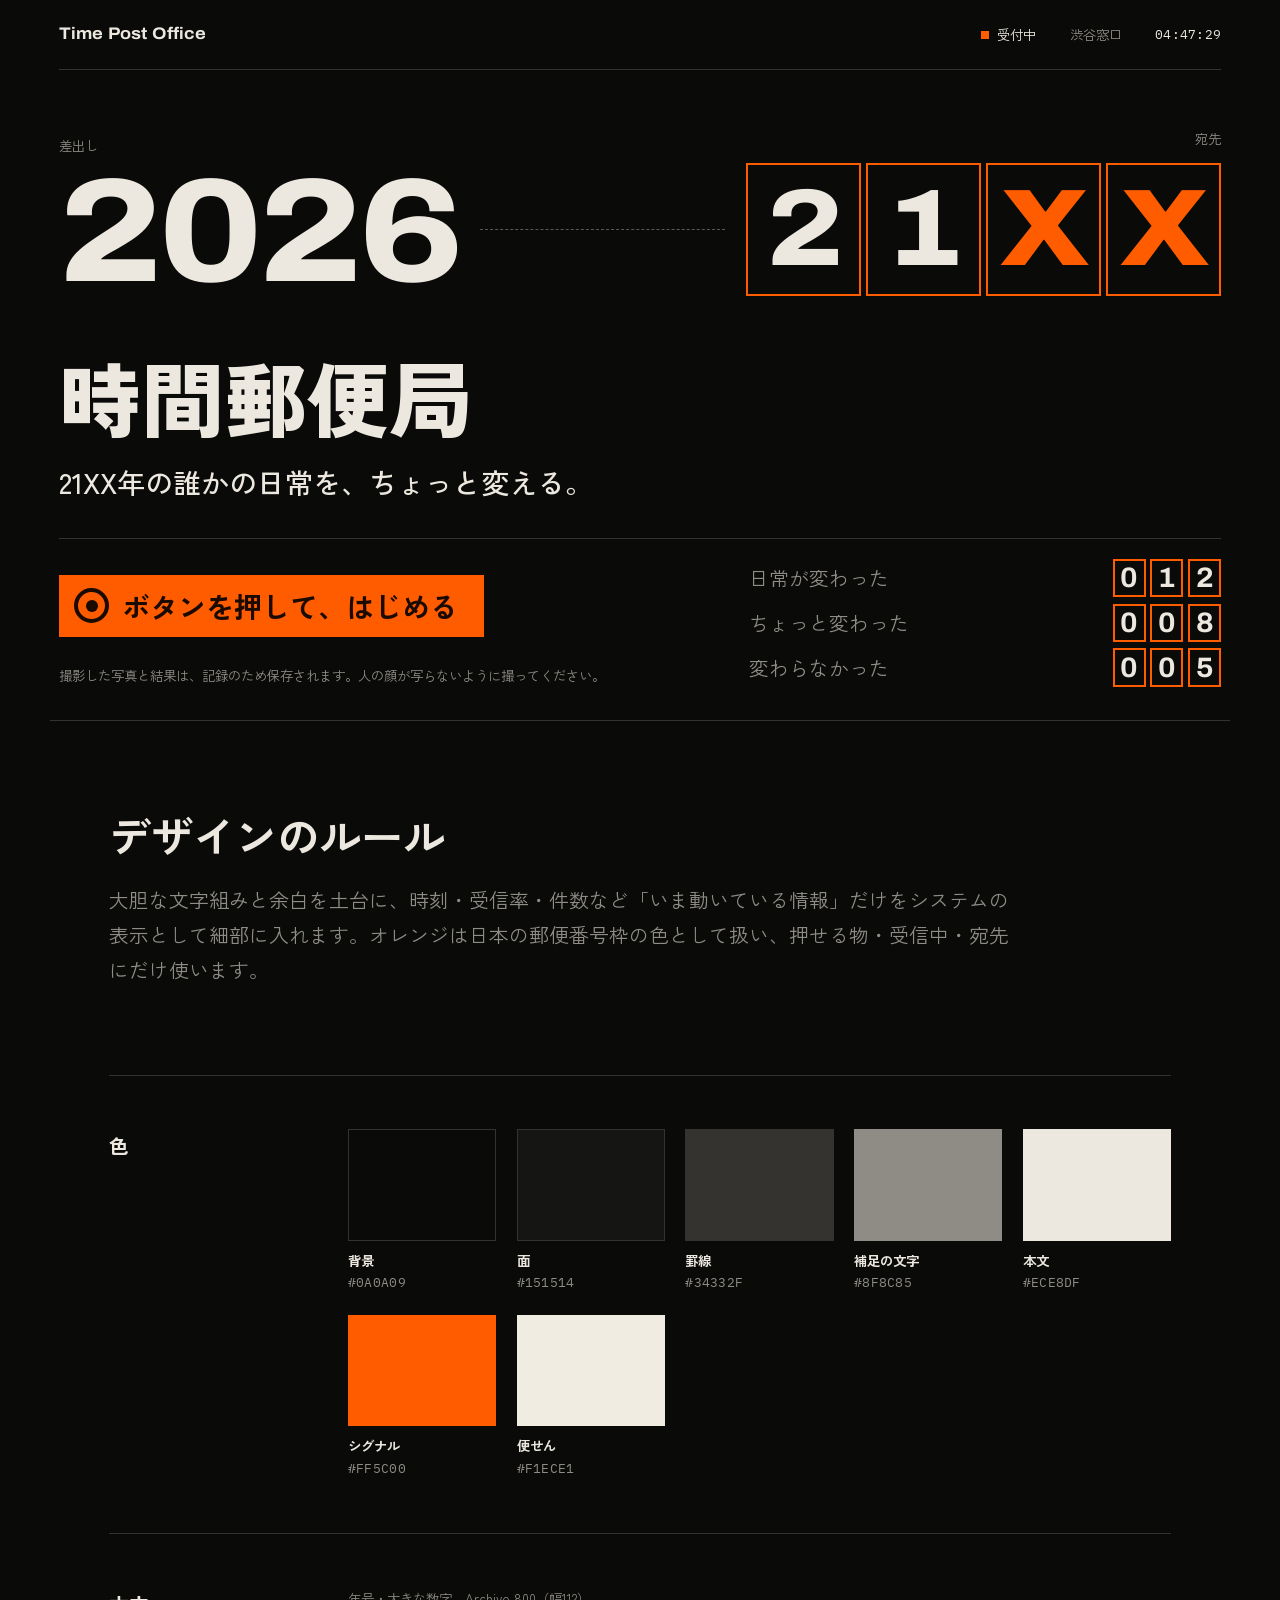
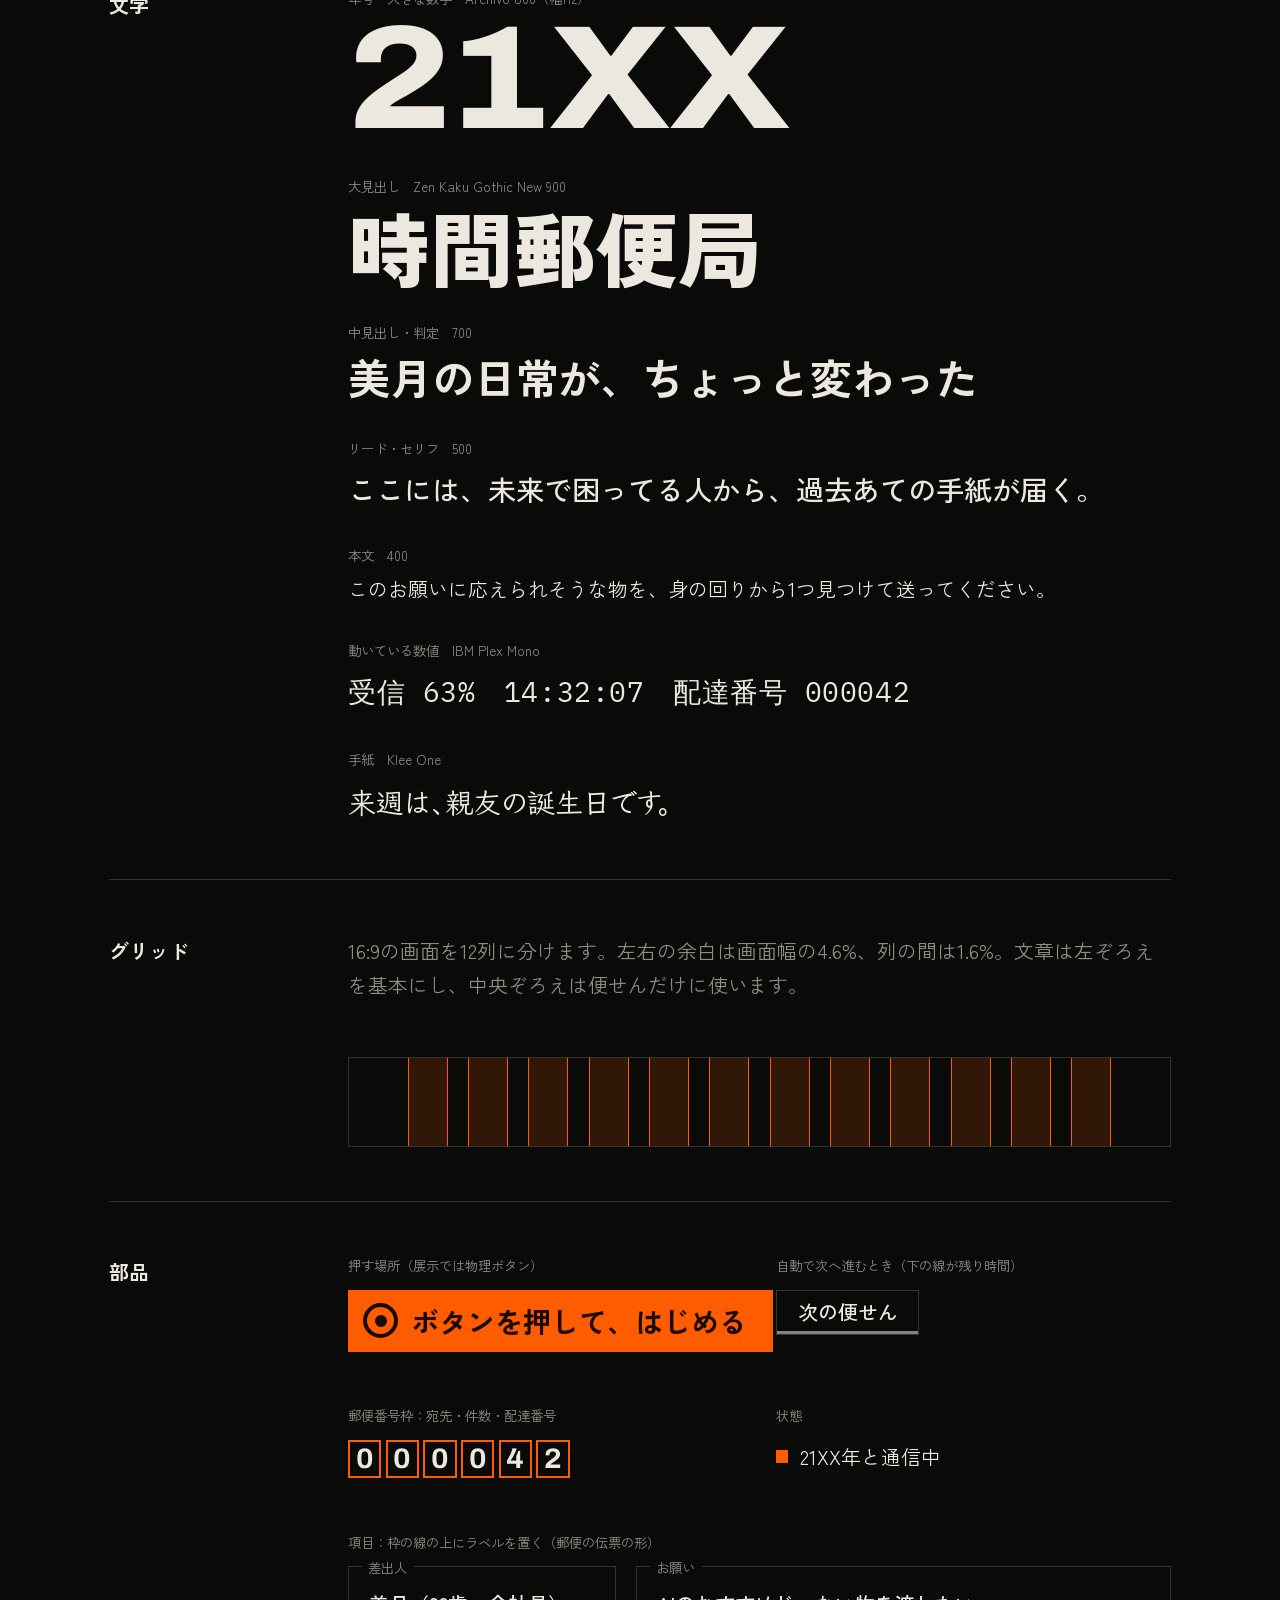
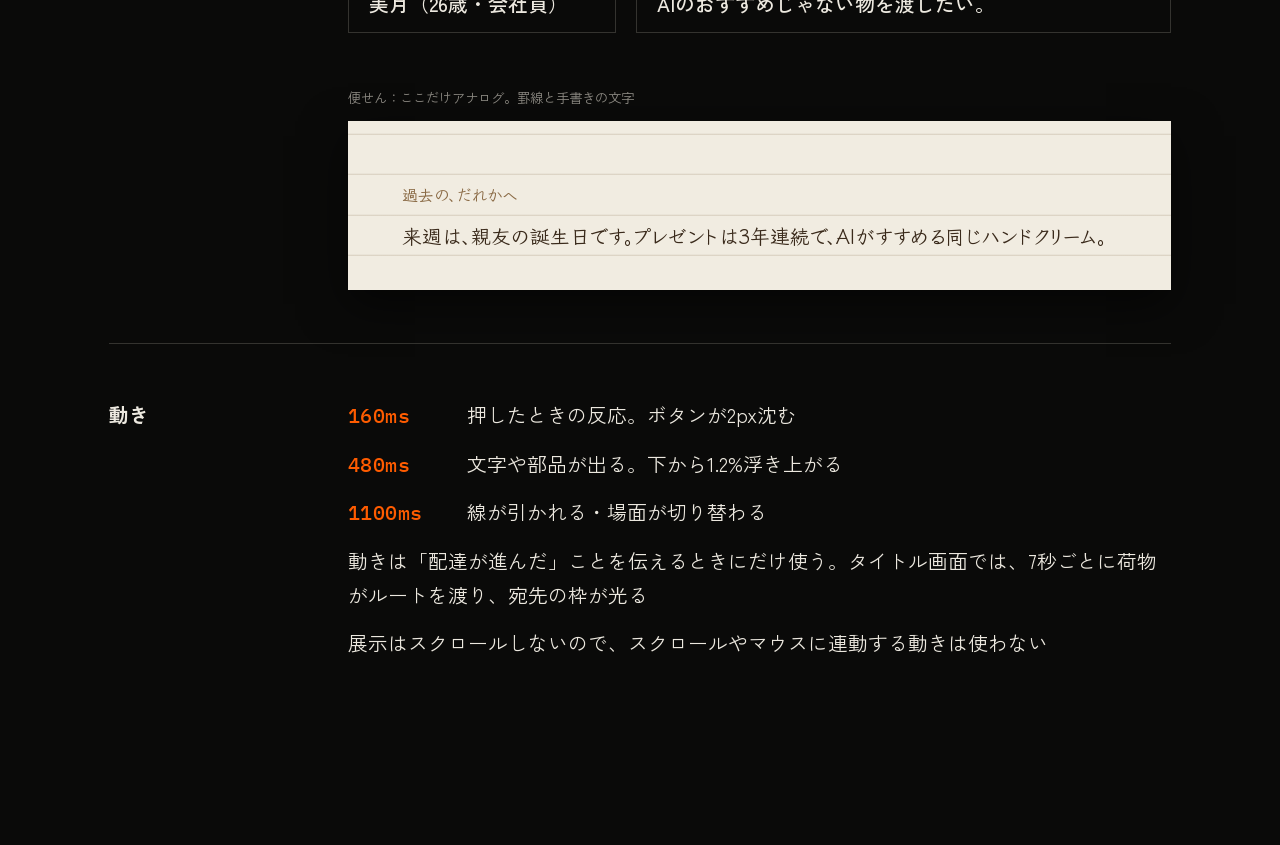
==== design/index.html @ 882504b6 "新デザインの見本：デザイントークン・文字の型・部品のCSSと、新しいタイトル画面（2026→21XXの配達ルート、宛先を郵便番号枠で表示）を design/ に追加 Co-Authored-By: C" ====
<!doctype html>
<html lang="ja">
<head>
<meta charset="utf-8">
<meta name="viewport" content="width=device-width,initial-scale=1">
<title>時間郵便局 デザインシステム</title>
<link rel="preconnect" href="https://fonts.googleapis.com"><link rel="preconnect" href="https://fonts.gstatic.com" crossorigin>
<link href="https://fonts.googleapis.com/css2?family=Archivo:wdth,wght@62..125,400..900&family=IBM+Plex+Mono:wght@400;500&family=Klee+One:wght@600&family=Zen+Kaku+Gothic+New:wght@400;500;700;900&display=swap" rel="stylesheet">
<link rel="stylesheet" href="../src/styles/tokens.css">
<link rel="stylesheet" href="../src/styles/base.css">
<link rel="stylesheet" href="../src/styles/components.css">
<link rel="stylesheet" href="../src/styles/opening.css">
<link rel="stylesheet" href="design.css">
</head>
<body>

<!-- ============ タイトル画面（新デザインの基準） ============ -->
<main class="stage opening" id="opening" aria-label="タイトル画面">
  <header class="bar" data-in style="--d:0ms">
    <span class="bar-brand">Time Post Office</span>
    <div class="bar-meta"><span class="status">受付中</span><span>渋谷窓口</span><span class="t-data" id="clock">--:--:--</span></div>
  </header>

  <section class="route" aria-label="2026年から21XX年へ配達します">
    <div class="route-end" data-in style="--d:150ms"><span class="t-cap">差出し</span><span class="t-num">2026</span></div>
    <div class="route-line" id="routeLine" style="--draw:0"><i class="packet" id="packet"></i></div>
    <div class="route-end route-to"><span class="t-cap" data-in style="--d:900ms">宛先</span>
      <span class="boxes boxes--year" id="year"><b style="--d:950ms">2</b><b style="--d:1030ms">1</b><b class="is-open" style="--d:1110ms">X</b><b class="is-open" style="--d:1190ms">X</b></span></div>
  </section>

  <section class="hero">
    <h1 class="t-h1"><span class="mask"><span style="--d:1300ms">時間郵便局</span></span></h1>
    <p class="t-lead" data-in style="--d:1600ms">21XX年の誰かの日常を、ちょっと変える。</p>
  </section>

  <footer class="opening-foot" data-in style="--d:1900ms">
    <button class="cta" type="button"><span class="cta-key" aria-hidden="true"></span>ボタンを押して、はじめる</button>
    <dl class="tally" aria-label="これまでの配達の結果">
      <div><dt>日常が変わった</dt><dd class="boxes boxes--sm"><b>0</b><b>1</b><b>2</b></dd></div>
      <div><dt>ちょっと変わった</dt><dd class="boxes boxes--sm"><b>0</b><b>0</b><b>8</b></dd></div>
      <div><dt>変わらなかった</dt><dd class="boxes boxes--sm"><b>0</b><b>0</b><b>5</b></dd></div>
    </dl>
    <p class="t-cap opening-note">撮影した写真と結果は、記録のため保存されます。人の顔が写らないように撮ってください。</p>
  </footer>
</main>

<!-- ============ デザインのルール ============ -->
<div class="sheet">
  <header class="sheet-head">
    <h2 class="t-h2">デザインのルール</h2>
    <p class="t-body">大胆な文字組みと余白を土台に、時刻・受信率・件数など「いま動いている情報」だけをシステムの表示として細部に入れます。オレンジは日本の郵便番号枠の色として扱い、押せる物・受信中・宛先にだけ使います。</p>
  </header>

  <section class="sheet-sec">
    <h3 class="sec-h">色</h3>
    <div class="swatches">
      <figure><i style="background:var(--c-ink);border:var(--line)"></i><figcaption><b>背景</b><span class="t-data">#0A0A09</span></figcaption></figure>
      <figure><i style="background:var(--c-panel);border:var(--line)"></i><figcaption><b>面</b><span class="t-data">#151514</span></figcaption></figure>
      <figure><i style="background:var(--c-line)"></i><figcaption><b>罫線</b><span class="t-data">#34332F</span></figcaption></figure>
      <figure><i style="background:var(--c-mute)"></i><figcaption><b>補足の文字</b><span class="t-data">#8F8C85</span></figcaption></figure>
      <figure><i style="background:var(--c-text)"></i><figcaption><b>本文</b><span class="t-data">#ECE8DF</span></figcaption></figure>
      <figure><i style="background:var(--c-signal)"></i><figcaption><b>シグナル</b><span class="t-data">#FF5C00</span></figcaption></figure>
      <figure><i style="background:var(--c-paper)"></i><figcaption><b>便せん</b><span class="t-data">#F1ECE1</span></figcaption></figure>
    </div>
  </section>

  <section class="sheet-sec">
    <h3 class="sec-h">文字</h3>
    <div class="type-rows">
      <div class="type-row"><span class="t-cap">年号・大きな数字　Archivo 800（幅112）</span><span class="t-num">21XX</span></div>
      <div class="type-row"><span class="t-cap">大見出し　Zen Kaku Gothic New 900</span><span class="t-h1">時間郵便局</span></div>
      <div class="type-row"><span class="t-cap">中見出し・判定　700</span><span class="t-h2">美月の日常が、ちょっと変わった</span></div>
      <div class="type-row"><span class="t-cap">リード・セリフ　500</span><span class="t-lead">ここには、未来で困ってる人から、過去あての手紙が届く。</span></div>
      <div class="type-row"><span class="t-cap">本文　400</span><span class="t-body">このお願いに応えられそうな物を、身の回りから1つ見つけて送ってください。</span></div>
      <div class="type-row"><span class="t-cap">動いている数値　IBM Plex Mono</span><span class="t-data" style="font-size:var(--fs-lead)">受信 63%　14:32:07　配達番号 000042</span></div>
      <div class="type-row"><span class="t-cap">手紙　Klee One</span><span class="t-hand" style="font-size:var(--fs-lead);color:var(--c-paper)">来週は、親友の誕生日です。</span></div>
    </div>
  </section>

  <section class="sheet-sec">
    <h3 class="sec-h">グリッド</h3>
    <p class="t-body sec-note">16:9の画面を12列に分けます。左右の余白は画面幅の4.6%、列の間は1.6%。文章は左ぞろえを基本にし、中央ぞろえは便せんだけに使います。</p>
    <div class="grid-demo"><span></span><span></span><span></span><span></span><span></span><span></span><span></span><span></span><span></span><span></span><span></span><span></span></div>
  </section>

  <section class="sheet-sec">
    <h3 class="sec-h">部品</h3>
    <div class="parts">
      <div class="part"><span class="t-cap">押す場所（展示では物理ボタン）</span><button class="cta" type="button"><span class="cta-key" aria-hidden="true"></span>ボタンを押して、はじめる</button></div>
      <div class="part"><span class="t-cap">自動で次へ進むとき（下の線が残り時間）</span><button class="btn-quiet" type="button" data-auto style="--auto:4s">次の便せん</button></div>
      <div class="part"><span class="t-cap">郵便番号枠：宛先・件数・配達番号</span><span class="boxes boxes--sm"><b>0</b><b>0</b><b>0</b><b>0</b><b>4</b><b>2</b></span></div>
      <div class="part"><span class="t-cap">状態</span><span class="status">21XX年と通信中</span></div>
      <div class="part part--wide"><span class="t-cap">項目：枠の線の上にラベルを置く（郵便の伝票の形）</span>
        <div class="field-pair"><div class="field"><span class="field-label">差出人</span><p class="t-lead">美月（26歳・会社員）</p></div><div class="field"><span class="field-label">お願い</span><p class="t-lead">AIのおすすめじゃない物を渡したい。</p></div></div></div>
      <div class="part part--wide"><span class="t-cap">便せん：ここだけアナログ。罫線と手書きの文字</span>
        <div class="paper" style="max-width:52em"><p style="font-size:.8em;color:#8a6a45">過去の、だれかへ</p><p>来週は、親友の誕生日です。プレゼントは3年連続で、AIがすすめる同じハンドクリーム。</p></div></div>
    </div>
  </section>

  <section class="sheet-sec">
    <h3 class="sec-h">動き</h3>
    <ul class="motion t-body">
      <li><b class="t-data">160ms</b>押したときの反応。ボタンが2px沈む</li>
      <li><b class="t-data">480ms</b>文字や部品が出る。下から1.2%浮き上がる</li>
      <li><b class="t-data">1100ms</b>線が引かれる・場面が切り替わる</li>
      <li>動きは「配達が進んだ」ことを伝えるときにだけ使う。タイトル画面では、7秒ごとに荷物がルートを渡り、宛先の枠が光る</li>
      <li>展示はスクロールしないので、スクロールやマウスに連動する動きは使わない</li>
    </ul>
  </section>
</div>

<script src="opening.js"></script>
</body>
</html>
---- src/styles/tokens.css ----
/* =========================================================
   時間郵便局 デザイントークン
   色・文字・余白・動きの値は、すべてここで決める。
   画面ごとのCSSでは、ここにある変数だけを使う。
   ========================================================= */
:root{
  /* ---- 色 ----
     オレンジは「郵便番号枠の色」。押せる物、受信中、宛先（21XX）だけに使い、文章には使わない。 */
  --c-ink:#0A0A09;          /* 背景 */
  --c-panel:#151514;        /* 面（パネル・カメラの外側） */
  --c-line:#34332F;         /* 罫線 */
  --c-line-strong:#5A5852;  /* 強い罫線・無効な枠 */
  --c-mute:#8F8C85;         /* 補足の文字 */
  --c-text:#ECE8DF;         /* 本文・見出し */
  --c-signal:#FF5C00;       /* シグナル（郵便番号枠） */
  --c-signal-ink:#1A0A00;   /* シグナルの上に乗る文字 */
  --c-signal-soft:rgba(255,92,0,.16);
  --c-paper:#F1ECE1;        /* 便せん */
  --c-paper-line:rgba(120,92,58,.22);
  --c-hand:#3A2A1B;         /* 便せんの文字 */

  /* ---- 書体 ----
     英数字：Archivo（幅を変えられる。大きな数字は少し広げる）
     日本語：Zen Kaku Gothic New
     動いている数値（時刻・受信率・件数）：IBM Plex Mono
     手紙：Klee One */
  --f-latin:"Archivo","Helvetica Neue",Arial,sans-serif;
  --f-ja:"Zen Kaku Gothic New","Hiragino Sans","Noto Sans JP",sans-serif;
  --f-data:"IBM Plex Mono",ui-monospace,Menlo,monospace;
  --f-hand:"Klee One","Hiragino Mincho ProN",serif;

  /* ---- 大きさの単位 ----
     --u は16:9の画面の幅の1/100。展示（1920×1080）では約19px。
     プロジェクターで2〜3m離れて読めるよう、本文は最小でも --fs-body。 */
  --u:min(1vw,1.778vh);
  --fs-cap:max(13px,calc(var(--u)*1.05));   /* 注記 */
  --fs-body:max(16px,calc(var(--u)*1.55));  /* 本文 */
  --fs-lead:max(19px,calc(var(--u)*2.2));   /* リード・セリフ */
  --fs-h2:max(24px,calc(var(--u)*3.3));     /* 中見出し・判定 */
  --fs-h1:max(40px,calc(var(--u)*6.4));     /* 大見出し */
  --fs-num:max(56px,calc(var(--u)*11.5));   /* 年号などの大きな数字 */

  /* ---- 余白（--u の倍数） ---- */
  --s-1:calc(var(--u)*.5);
  --s-2:calc(var(--u)*1);
  --s-3:calc(var(--u)*1.6);
  --s-4:calc(var(--u)*2.6);
  --s-5:calc(var(--u)*4.2);
  --s-6:calc(var(--u)*6.8);

  /* ---- グリッド ---- 12列。外側の余白は左右同じ */
  --g-margin:calc(var(--u)*4.6);
  --g-gutter:calc(var(--u)*1.6);

  /* ---- 線 ---- */
  --line:1px solid var(--c-line);
  --line-signal:2px solid var(--c-signal);

  /* ---- 動き ---- 使う速さは3つだけ */
  --ease-out:cubic-bezier(.16,.84,.24,1);
  --ease-inout:cubic-bezier(.65,0,.25,1);
  --t-fast:160ms;   /* 押したときの反応 */
  --t-base:480ms;   /* 文字や部品が出る */
  --t-slow:1100ms;  /* 線が引かれる・場面の切り替え */
}
@media (prefers-reduced-motion:reduce){
  :root{--t-fast:1ms;--t-base:1ms;--t-slow:1ms}
}
---- src/styles/base.css ----
/* =========================================================
   土台：リセット、文字の型、16:9の舞台とグリッド
   ========================================================= */
*,*::before,*::after{box-sizing:border-box}
html,body{margin:0;height:100%}
body{background:var(--c-ink);color:var(--c-text);font-family:var(--f-ja);font-size:var(--fs-body);line-height:1.7;
  font-feature-settings:"palt";-webkit-font-smoothing:antialiased;text-rendering:optimizeLegibility}
button{font:inherit;color:inherit}
:focus-visible{outline:2px solid var(--c-signal);outline-offset:4px}

/* ---- 文字の型 ---- */
.t-num{font-family:var(--f-latin);font-weight:800;font-variation-settings:"wdth" 112;font-size:var(--fs-num);line-height:.86;letter-spacing:-.02em;font-variant-numeric:tabular-nums}
.t-h1{font-family:var(--f-ja);font-weight:900;font-size:var(--fs-h1);line-height:1.04;letter-spacing:.01em;margin:0}
.t-h2{font-family:var(--f-ja);font-weight:700;font-size:var(--fs-h2);line-height:1.3;margin:0}
.t-lead{font-family:var(--f-ja);font-weight:500;font-size:var(--fs-lead);line-height:1.6;margin:0}
.t-body{font-size:var(--fs-body);line-height:1.75;margin:0}
.t-cap{font-size:var(--fs-cap);line-height:1.6;color:var(--c-mute);margin:0}
.t-en{font-family:var(--f-latin);font-weight:600;font-variation-settings:"wdth" 100;letter-spacing:.01em}
.t-data{font-family:var(--f-data);font-weight:400;font-variant-numeric:tabular-nums;letter-spacing:.02em}
.t-hand{font-family:var(--f-hand);font-weight:600;color:var(--c-hand)}

/* ---- 16:9 の舞台 ----
   展示のモニターでもノートPCでも、中身は16:9のまま拡大縮小する */
.stage{position:relative;width:min(100vw,177.78vh);height:min(56.25vw,100vh);margin:auto;overflow:hidden;
  display:grid;grid-template-columns:repeat(12,1fr);column-gap:var(--g-gutter);padding:0 var(--g-margin)}
.stage>*{grid-column:1/-1}
---- src/styles/components.css ----
/* =========================================================
   部品
   ========================================================= */

/* ---- 上の帯：ブランド・状態・時刻 ---- */
.bar{display:flex;align-items:center;justify-content:space-between;gap:var(--s-3);padding:var(--s-3) 0;border-bottom:var(--line);font-size:var(--fs-cap)}
.bar-brand{font-family:var(--f-latin);font-weight:700;font-variation-settings:"wdth" 108;font-size:calc(var(--fs-cap)*1.25);letter-spacing:.01em}
.bar-meta{display:flex;align-items:center;gap:var(--s-4);color:var(--c-mute)}
.bar-meta .t-data{color:var(--c-text)}

/* ---- 状態：小さな四角＋言葉。受信中・受付中など、いま動いていることを示す ---- */
.status{display:inline-flex;align-items:center;gap:.6em;color:var(--c-text)}
.status::before{content:"";width:.62em;height:.62em;background:var(--c-signal);animation:status-blink 1.6s steps(1) infinite}
@keyframes status-blink{50%{opacity:.25}}

/* ---- 郵便番号枠：数字を1文字ずつ四角に入れる。宛先・件数・配達番号に使う ---- */
.boxes{display:inline-flex;gap:calc(var(--u)*.35)}
.boxes>b{display:grid;place-items:center;width:1.18em;height:1.36em;border:var(--line-signal);font-family:var(--f-latin);font-weight:700;
  font-variation-settings:"wdth" 104;font-variant-numeric:tabular-nums;line-height:1;color:var(--c-text)}
.boxes--year{font-size:calc(var(--fs-num)*.74)}
.boxes--year>b{border-width:calc(var(--u)*.22);width:1.06em;height:1.22em;font-weight:800;font-variation-settings:"wdth" 112;letter-spacing:-.02em}
.boxes--year>b.is-open{color:var(--c-signal)}          /* 未確定の桁（X） */
.boxes--sm{font-size:var(--fs-lead)}
.boxes>b.is-empty{color:transparent;border-color:var(--c-line-strong)}

/* ---- 項目：郵便の伝票のように、枠の線の上にラベルを置く ---- */
.field{position:relative;border:var(--line);padding:var(--s-3) var(--s-3) var(--s-2)}
.field-label{position:absolute;top:0;left:var(--s-2);transform:translateY(-50%);padding:0 .5em;background:var(--c-ink);font-size:var(--fs-cap);color:var(--c-mute)}

/* ---- ボタン ----
   展示では物理ボタンで押すので、画面のボタンには「何を押すか」の印（丸いキー）をつける */
.cta{display:inline-flex;align-items:center;gap:var(--s-2);padding:calc(var(--u)*1.05) calc(var(--u)*2) calc(var(--u)*1.05) calc(var(--u)*1.2);
  background:var(--c-signal);color:var(--c-signal-ink);border:0;cursor:pointer;font-family:var(--f-ja);font-weight:700;font-size:var(--fs-lead);line-height:1;
  position:relative;overflow:hidden;transition:transform var(--t-fast) var(--ease-out),background-color var(--t-fast)}
.cta-key{width:1.25em;height:1.25em;border-radius:50%;border:.16em solid currentColor;display:grid;place-items:center}
.cta-key::after{content:"";width:.42em;height:.42em;border-radius:50%;background:currentColor;animation:key-press 2.4s var(--ease-inout) infinite}
@keyframes key-press{0%,70%,100%{transform:scale(1)}80%{transform:scale(.55)}}
.cta:hover{background:#FF7424}
.cta:active{transform:translateY(2px)}
.btn-quiet{display:inline-flex;align-items:center;gap:var(--s-2);padding:calc(var(--u)*.9) calc(var(--u)*1.6);background:transparent;border:var(--line);color:var(--c-text);
  font-weight:500;font-size:var(--fs-body);line-height:1;cursor:pointer;transition:border-color var(--t-fast)}
.btn-quiet:hover{border-color:var(--c-text)}
/* 自動で次へ進むとき：ボタンの下に残り時間の線 */
.cta[data-auto]::before,.btn-quiet[data-auto]::before{content:"";position:absolute;left:0;bottom:0;height:3px;width:100%;background:currentColor;opacity:.55;transform-origin:left;
  animation:auto-bar var(--auto,4s) linear forwards}
.btn-quiet[data-auto]{position:relative;overflow:hidden}
@keyframes auto-bar{from{transform:scaleX(0)}to{transform:scaleX(1)}}

/* ---- パネル：面で区切るときだけ使う。角は丸めない ---- */
.panel{background:var(--c-panel);border:var(--line);padding:var(--s-4)}

/* ---- 便せん：ここだけアナログ ---- */
.paper{--lh:calc(var(--fs-body)*2.05);background:var(--c-paper);color:var(--c-hand);font-family:var(--f-hand);font-weight:600;font-size:var(--fs-body);line-height:var(--lh);
  padding:var(--s-5) var(--s-5) var(--s-4);background-image:repeating-linear-gradient(transparent 0 calc(var(--lh) - 1px),var(--c-paper-line) calc(var(--lh) - 1px) var(--lh));
  background-origin:content-box;box-shadow:0 calc(var(--u)*1.2) calc(var(--u)*3.4) rgba(0,0,0,.55)}
.paper p{margin:0}
---- src/styles/opening.css ----
/* =========================================================
   場面：タイトル（Opening）
   主役は「2026 → 21XX」の配達ルート。宛先の年を郵便番号枠に書く。
   ========================================================= */
.opening{grid-template-rows:auto 1fr auto auto}

/* 配達ルート：差出しの年 ─── 宛先の年（郵便番号枠） */
.route{align-self:center;display:grid;grid-template-columns:auto minmax(var(--s-6),1fr) auto;align-items:end;column-gap:var(--s-3)}
.route-end{display:flex;flex-direction:column;gap:var(--s-2)}
.route-end .t-cap{font-size:var(--fs-cap)}
.route-to{align-items:flex-end}
.route-line{position:relative;height:calc(var(--fs-num)*.74*1.22);align-self:end}
.route-line::before{content:"";position:absolute;left:0;right:0;top:50%;border-top:1px dashed var(--c-line-strong);transform-origin:left;transform:scaleX(var(--draw,1));transition:transform var(--t-slow) var(--ease-inout)}
.route-line .packet{position:absolute;top:50%;left:0;width:calc(var(--u)*1.6);height:calc(var(--u)*1.1);margin-top:calc(var(--u)*-.55);background:var(--c-signal);opacity:0}
.route-line .packet::after{content:"";position:absolute;inset:0;background:linear-gradient(135deg,transparent 46%,var(--c-signal-ink) 47% 53%,transparent 54%),linear-gradient(45deg,transparent 46%,var(--c-signal-ink) 47% 53%,transparent 54%);background-size:100% 200%;background-position:0 0;opacity:.55}
.route-line .packet.is-moving{animation:packet-go 2.6s var(--ease-inout) forwards}
@keyframes packet-go{0%{left:0;opacity:0}8%{opacity:1}92%{opacity:1}100%{left:calc(100% - var(--u)*1.6);opacity:0}}
.route-line .ticks{position:absolute;left:0;right:0;top:calc(50% + var(--u)*1.4);display:flex;justify-content:space-between;font-family:var(--f-data);font-size:var(--fs-cap);color:var(--c-mute)}

/* 見出しとリード */
.hero{align-self:end;padding-bottom:var(--s-4)}
.hero .t-lead{margin-top:var(--s-3)}

/* 下の段：ボタン（左）と、これまでの結果（右） */
.opening-foot{display:grid;grid-template-columns:repeat(12,1fr);column-gap:var(--g-gutter);align-items:end;padding:var(--s-3) 0 var(--s-4);border-top:var(--line)}
.opening-foot .cta{grid-column:1/span 6;grid-row:1;justify-self:start}
.tally{grid-column:8/-1;grid-row:1/span 2;margin:0;display:grid;gap:var(--s-1)}
.tally>div{display:flex;align-items:center;justify-content:space-between;gap:var(--s-3)}
.tally dt{font-size:var(--fs-body);color:var(--c-mute)}
.tally dd{margin:0}
.opening-foot .opening-note{grid-column:1/span 6;grid-row:2;margin-top:var(--s-2)}

/* ---- 起動の動き（1回だけ） ---- */
.opening [data-in]{opacity:0;transform:translateY(calc(var(--u)*1.2));transition:opacity var(--t-base) var(--ease-out),transform var(--t-base) var(--ease-out)}
.opening.is-on [data-in]{opacity:1;transform:none;transition-delay:var(--d,0ms)}
.opening .t-h1 .mask{display:inline-block;overflow:hidden;vertical-align:bottom}
.opening .t-h1 .mask>span{display:inline-block;transform:translateY(105%);transition:transform var(--t-slow) var(--ease-out)}
.opening.is-on .t-h1 .mask>span{transform:none;transition-delay:var(--d,0ms)}
.opening .boxes--year>b{opacity:0;transform:scale(.8);transition:opacity var(--t-fast),transform var(--t-base) var(--ease-out)}
.opening.is-on .boxes--year>b{opacity:1;transform:none;transition-delay:var(--d,0ms)}
.opening .boxes--year.is-arrived>b{animation:box-flash .9s var(--ease-out)}
@keyframes box-flash{0%{background:var(--c-signal);color:var(--c-signal-ink)}100%{background:transparent}}

/* スマホなど縦長の画面：ルートを縦に積む */
@media (max-aspect-ratio:1/1){
  .stage{width:100vw;height:auto;min-height:100vh}
  .route{grid-template-columns:1fr;row-gap:var(--s-3)}
  .route-to{align-items:flex-start}
  .route-line{height:var(--s-5)}
  .opening-foot .cta,.tally{grid-column:1/-1}
  .tally{margin-top:var(--s-4)}
}
---- design/design.css ----
/* デザインのルールを見せるページ用（アプリ本体では使わない） */
.sheet{max-width:1180px;margin:0 auto;padding:var(--s-6) var(--g-margin) calc(var(--s-6)*1.5);border-top:var(--line)}
.sheet-head{max-width:46em;margin-bottom:var(--s-6)}
.sheet-head .t-body{margin-top:var(--s-3);color:var(--c-mute)}
.sheet-sec{display:grid;grid-template-columns:minmax(120px,1fr) 4fr;gap:var(--s-4);padding:var(--s-5) 0;border-top:var(--line)}
.sec-h{margin:0;font-size:var(--fs-body);font-weight:700}
.sec-note{color:var(--c-mute);max-width:44em;margin-bottom:var(--s-3)}
.sheet-sec>.sec-note,.sheet-sec>.grid-demo{grid-column:2}
.swatches{display:grid;grid-template-columns:repeat(auto-fill,minmax(130px,1fr));gap:var(--s-3)}
.swatches figure{margin:0}.swatches i{display:block;aspect-ratio:4/3}
.swatches figcaption{display:flex;flex-direction:column;margin-top:.6em;font-size:var(--fs-cap)}
.swatches figcaption .t-data{color:var(--c-mute)}
.type-rows{display:grid;gap:var(--s-4)}
.type-row{display:grid;gap:var(--s-1)}
.grid-demo{display:grid;grid-template-columns:repeat(12,1fr);gap:var(--g-gutter);height:90px;padding:0 var(--g-margin);border:var(--line)}
.grid-demo span{background:var(--c-signal-soft);border-left:1px solid var(--c-signal);border-right:1px solid var(--c-signal)}
.parts{display:grid;grid-template-columns:repeat(2,minmax(0,1fr));gap:var(--s-5) var(--s-4)}
.part{display:grid;gap:var(--s-2);align-content:start;justify-items:start}
.part--wide{grid-column:1/-1;justify-items:stretch}
.field-pair{display:grid;grid-template-columns:1fr 2fr;gap:var(--s-3)}
.motion{margin:0;padding:0;list-style:none;display:grid;gap:var(--s-2)}
.motion b{display:inline-block;min-width:6em;color:var(--c-signal);font-weight:500}
@media (max-width:720px){.sheet-sec{grid-template-columns:1fr}.sheet-sec>.sec-note,.sheet-sec>.grid-demo{grid-column:1}.parts,.field-pair{grid-template-columns:1fr}}
.type-row .t-h1,.type-row .t-num{white-space:nowrap}
.field-pair .t-lead{font-size:var(--fs-body)}
.part .cta{white-space:nowrap}
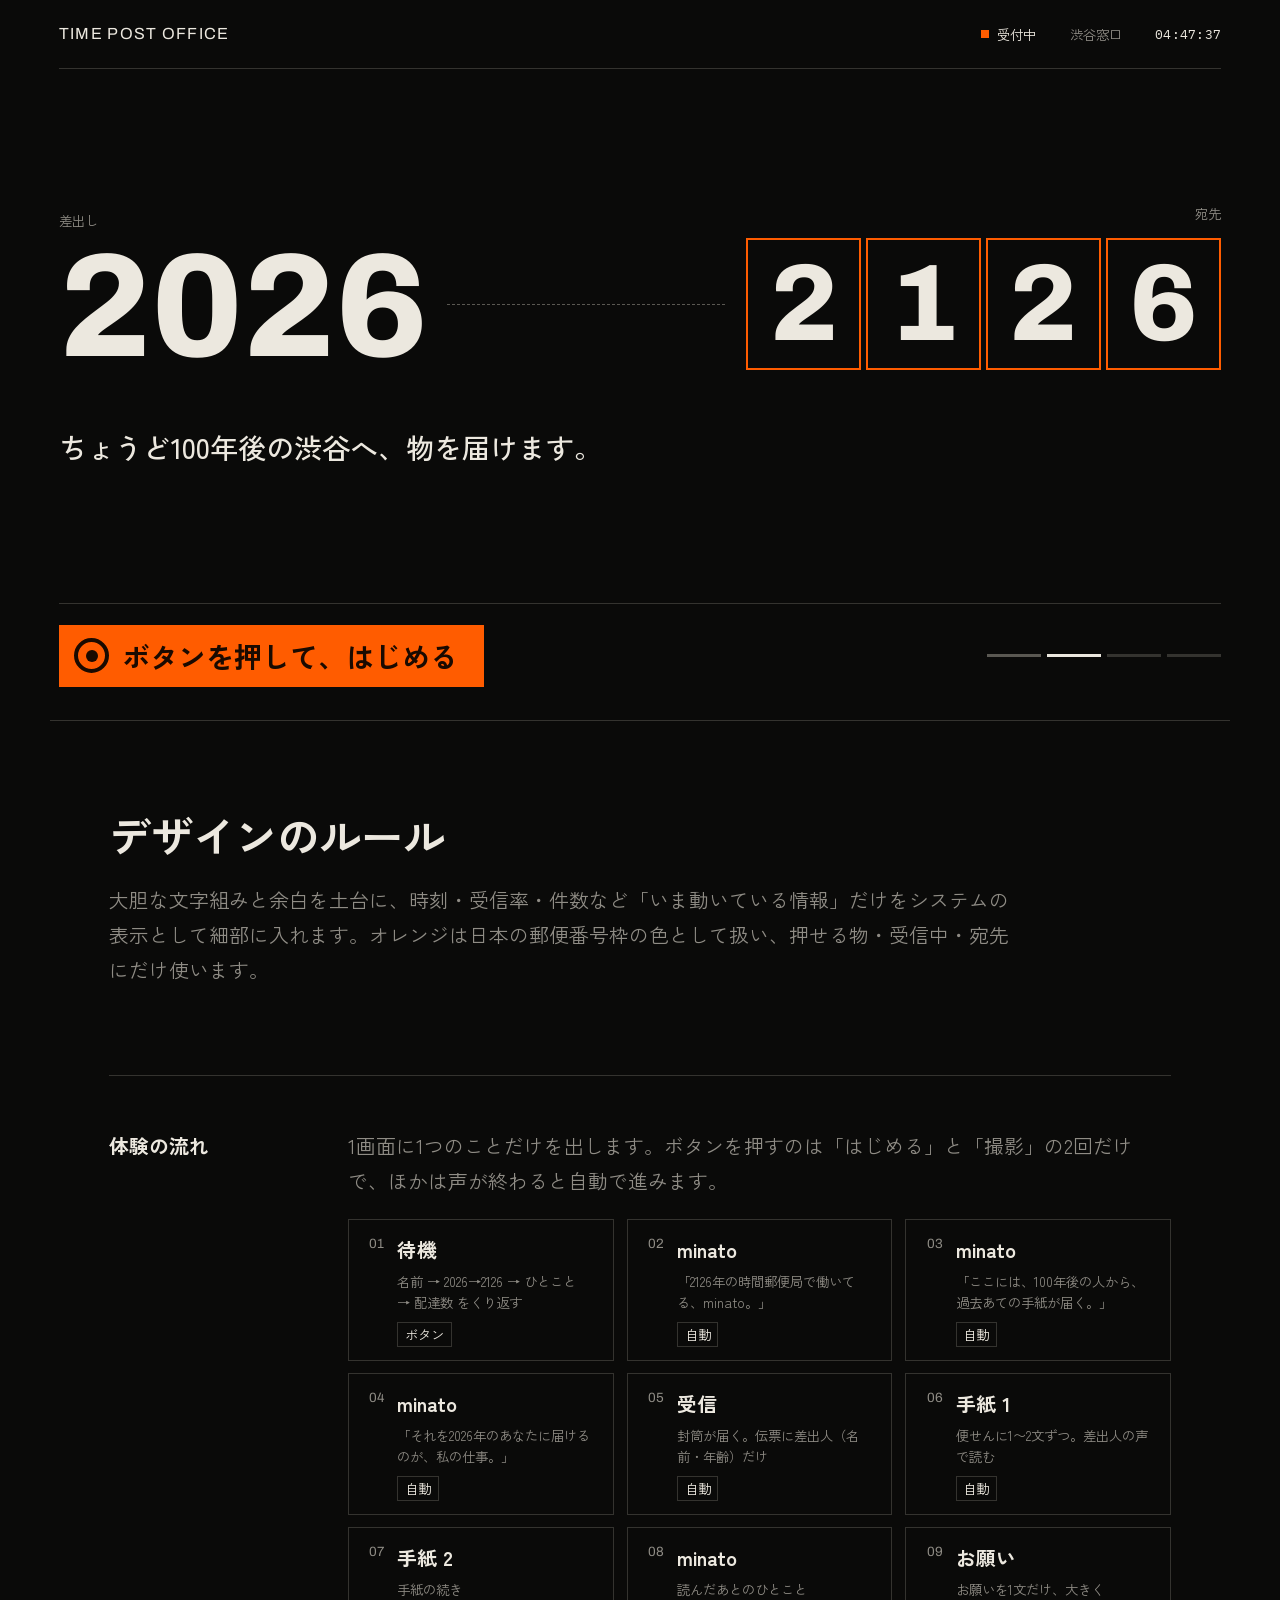
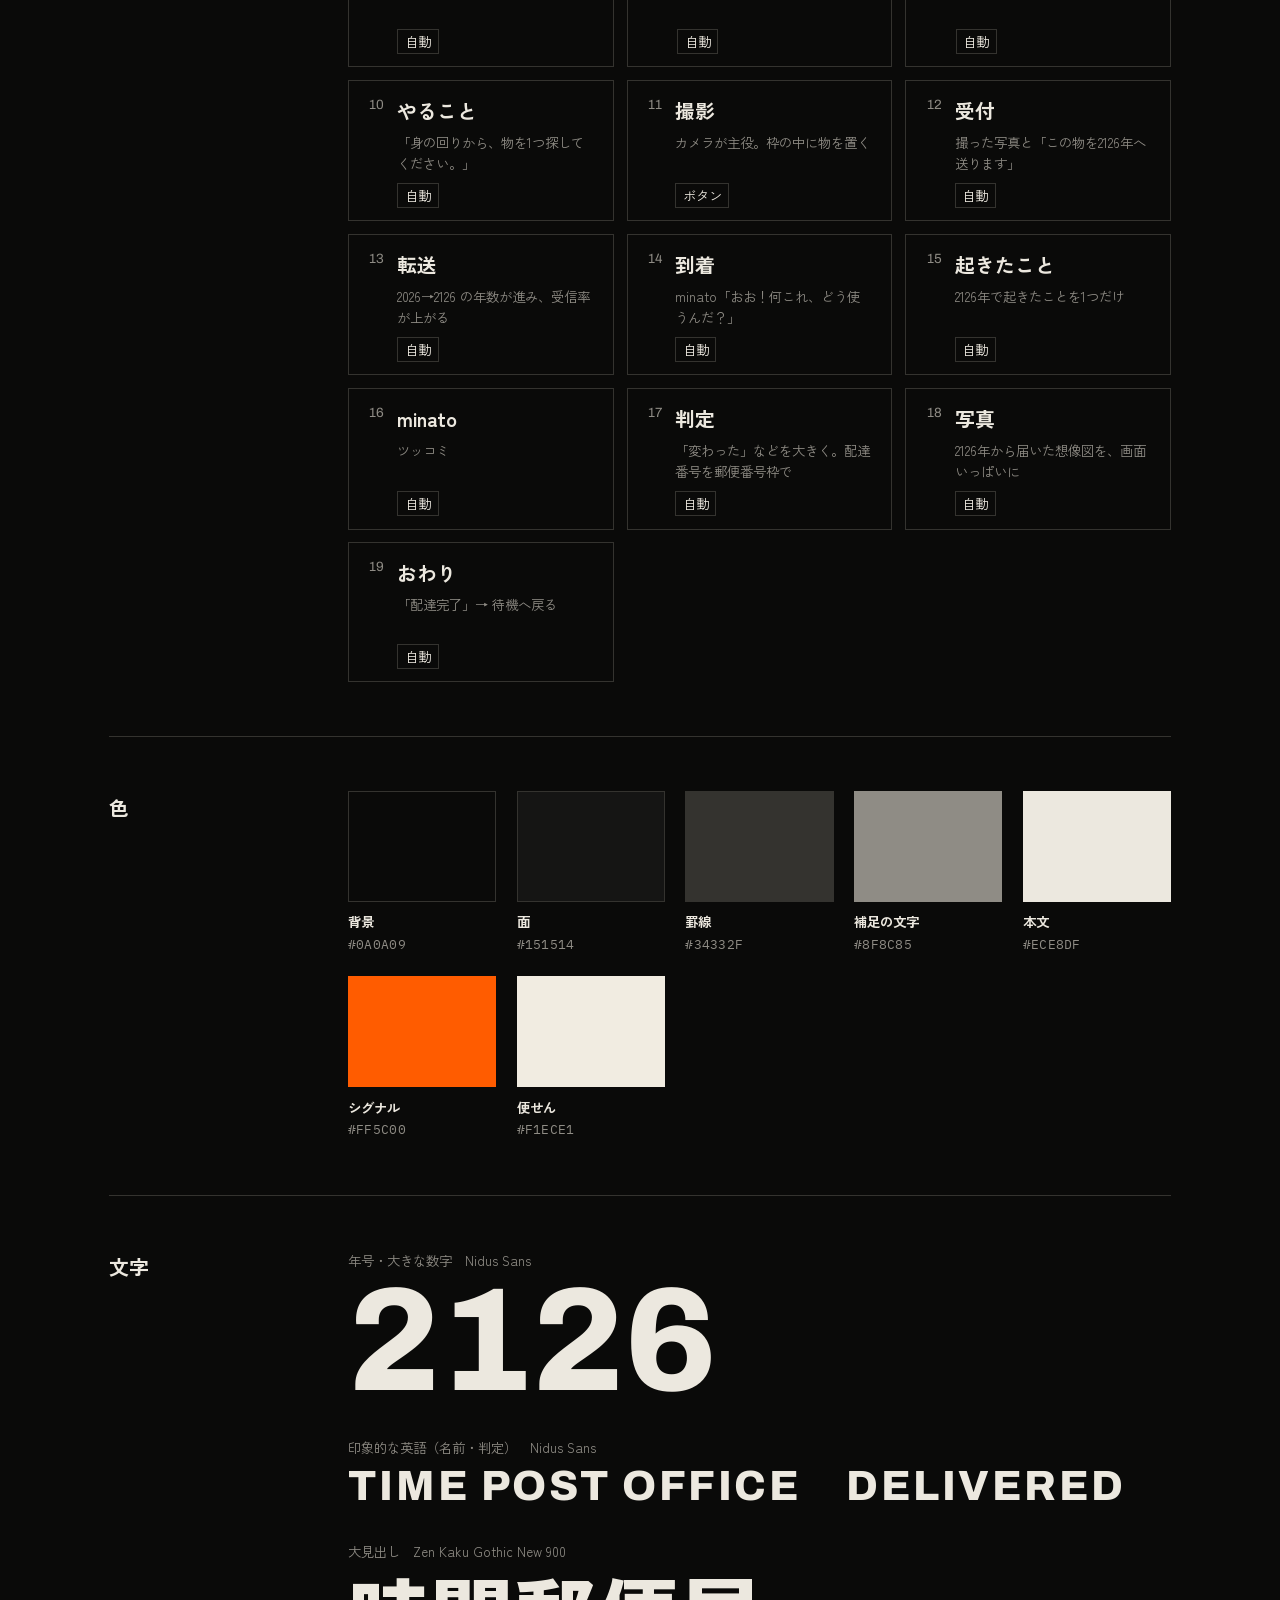
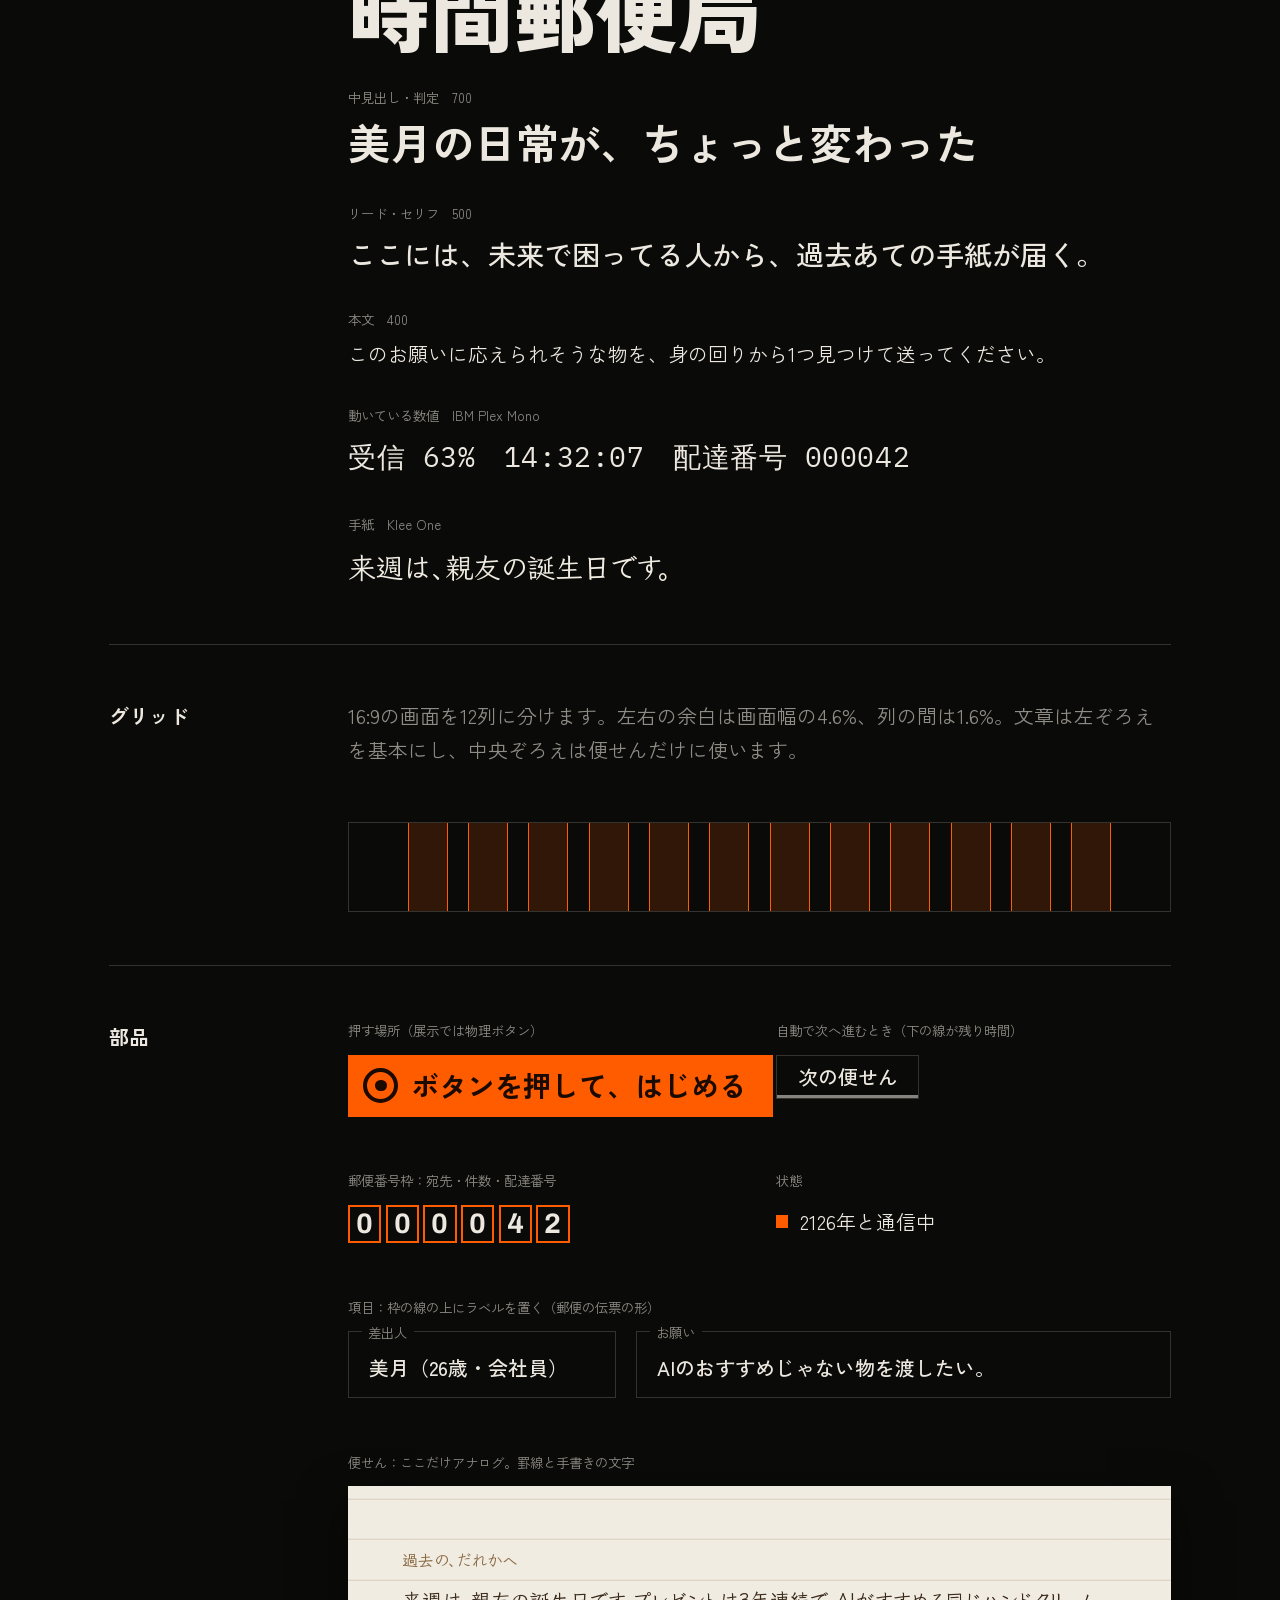
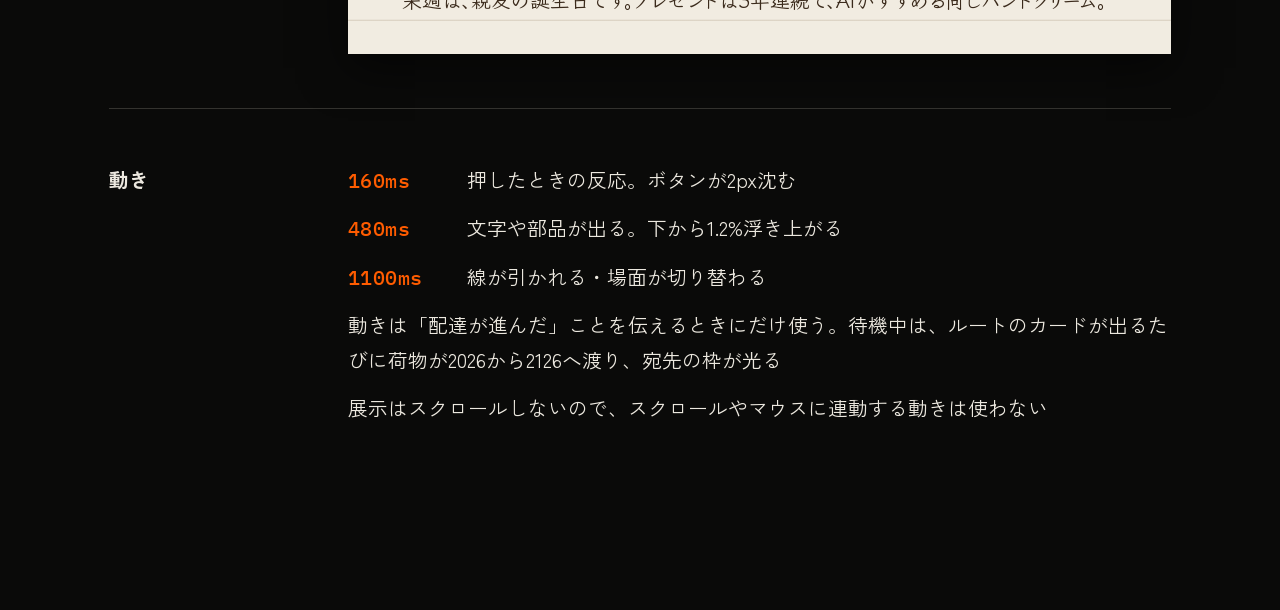
==== commit c0672cf1: "宛先の年を2126年（ちょうど100年後）に。デザイン見本：タイトル画面を1画面1メッセージの4枚のカードに分け、年号と英語の見出しに Nidus Sans を使う。体験の流れ（19画面）を追加 - " ====
--- a/design/index.html
+++ b/design/index.html
@@ -14,33 +14,44 @@
 </head>
 <body>
 
-<!-- ============ タイトル画面（新デザインの基準） ============ -->
+<!-- ============ タイトル画面（待機中）：1画面に1つのことだけ ============ -->
 <main class="stage opening" id="opening" aria-label="タイトル画面">
-  <header class="bar" data-in style="--d:0ms">
-    <span class="bar-brand">Time Post Office</span>
+  <header class="bar">
+    <span class="bar-brand">TIME POST OFFICE</span>
     <div class="bar-meta"><span class="status">受付中</span><span>渋谷窓口</span><span class="t-data" id="clock">--:--:--</span></div>
   </header>
 
-  <section class="route" aria-label="2026年から21XX年へ配達します">
-    <div class="route-end" data-in style="--d:150ms"><span class="t-cap">差出し</span><span class="t-num">2026</span></div>
-    <div class="route-line" id="routeLine" style="--draw:0"><i class="packet" id="packet"></i></div>
-    <div class="route-end route-to"><span class="t-cap" data-in style="--d:900ms">宛先</span>
-      <span class="boxes boxes--year" id="year"><b style="--d:950ms">2</b><b style="--d:1030ms">1</b><b class="is-open" style="--d:1110ms">X</b><b class="is-open" style="--d:1190ms">X</b></span></div>
-  </section>
+  <div class="op-frames" aria-live="polite">
+    <section class="op-frame op-title" data-frame>
+      <p class="op-en t-display" data-in>TIME POST OFFICE</p>
+      <h1 class="t-h1" data-in style="--d:180ms">時間郵便局</h1>
+    </section>
 
-  <section class="hero">
-    <h1 class="t-h1"><span class="mask"><span style="--d:1300ms">時間郵便局</span></span></h1>
-    <p class="t-lead" data-in style="--d:1600ms">21XX年の誰かの日常を、ちょっと変える。</p>
-  </section>
+    <section class="op-frame" data-frame data-route>
+      <div class="route" aria-label="2026年から2126年へ配達します">
+        <div class="route-end" data-in><span class="t-cap">差出し</span><span class="t-num">2026</span></div>
+        <div class="route-line"><i class="packet" id="packet"></i></div>
+        <div class="route-end route-to"><span class="t-cap" data-in style="--d:500ms">宛先</span>
+          <span class="boxes boxes--year" id="year"><b style="--d:600ms">2</b><b style="--d:680ms">1</b><b style="--d:760ms">2</b><b style="--d:840ms">6</b></span></div>
+      </div>
+      <p class="t-lead route-note" data-in style="--d:900ms">ちょうど100年後の渋谷へ、物を届けます。</p>
+    </section>
 
-  <footer class="opening-foot" data-in style="--d:1900ms">
+    <section class="op-frame" data-frame>
+      <p class="op-copy" data-in>2126年の誰かの日常を、<br>ちょっと変える。</p>
+    </section>
+
+    <section class="op-frame" data-frame>
+      <div class="op-count" data-in>
+        <span class="boxes" aria-label="25"><b>0</b><b>2</b><b>5</b></span>
+        <p class="t-lead">通の配達が、<br>これまでに届きました。</p>
+      </div>
+    </section>
+  </div>
+
+  <footer class="op-foot">
     <button class="cta" type="button"><span class="cta-key" aria-hidden="true"></span>ボタンを押して、はじめる</button>
-    <dl class="tally" aria-label="これまでの配達の結果">
-      <div><dt>日常が変わった</dt><dd class="boxes boxes--sm"><b>0</b><b>1</b><b>2</b></dd></div>
-      <div><dt>ちょっと変わった</dt><dd class="boxes boxes--sm"><b>0</b><b>0</b><b>8</b></dd></div>
-      <div><dt>変わらなかった</dt><dd class="boxes boxes--sm"><b>0</b><b>0</b><b>5</b></dd></div>
-    </dl>
-    <p class="t-cap opening-note">撮影した写真と結果は、記録のため保存されます。人の顔が写らないように撮ってください。</p>
+    <ol class="op-steps" aria-hidden="true"><li></li><li></li><li></li><li></li></ol>
   </footer>
 </main>
 
@@ -50,6 +61,34 @@
     <h2 class="t-h2">デザインのルール</h2>
     <p class="t-body">大胆な文字組みと余白を土台に、時刻・受信率・件数など「いま動いている情報」だけをシステムの表示として細部に入れます。オレンジは日本の郵便番号枠の色として扱い、押せる物・受信中・宛先にだけ使います。</p>
   </header>
+
+  <section class="sheet-sec">
+    <h3 class="sec-h">体験の流れ</h3>
+    <div>
+      <p class="t-body sec-note">1画面に1つのことだけを出します。ボタンを押すのは「はじめる」と「撮影」の2回だけで、ほかは声が終わると自動で進みます。</p>
+      <ol class="flow">
+        <li><b>待機</b><span>名前 → 2026→2126 → ひとこと → 配達数 をくり返す</span><i>ボタン</i></li>
+        <li><b>minato</b><span>「2126年の時間郵便局で働いてる、minato。」</span><i>自動</i></li>
+        <li><b>minato</b><span>「ここには、100年後の人から、過去あての手紙が届く。」</span><i>自動</i></li>
+        <li><b>minato</b><span>「それを2026年のあなたに届けるのが、私の仕事。」</span><i>自動</i></li>
+        <li><b>受信</b><span>封筒が届く。伝票に差出人（名前・年齢）だけ</span><i>自動</i></li>
+        <li><b>手紙 1</b><span>便せんに1〜2文ずつ。差出人の声で読む</span><i>自動</i></li>
+        <li><b>手紙 2</b><span>手紙の続き</span><i>自動</i></li>
+        <li><b>minato</b><span>読んだあとのひとこと</span><i>自動</i></li>
+        <li><b>お願い</b><span>お願いを1文だけ、大きく</span><i>自動</i></li>
+        <li><b>やること</b><span>「身の回りから、物を1つ探してください。」</span><i>自動</i></li>
+        <li><b>撮影</b><span>カメラが主役。枠の中に物を置く</span><i>ボタン</i></li>
+        <li><b>受付</b><span>撮った写真と「この物を2126年へ送ります」</span><i>自動</i></li>
+        <li><b>転送</b><span>2026→2126 の年数が進み、受信率が上がる</span><i>自動</i></li>
+        <li><b>到着</b><span>minato「おお！何これ、どう使うんだ？」</span><i>自動</i></li>
+        <li><b>起きたこと</b><span>2126年で起きたことを1つだけ</span><i>自動</i></li>
+        <li><b>minato</b><span>ツッコミ</span><i>自動</i></li>
+        <li><b>判定</b><span>「変わった」などを大きく。配達番号を郵便番号枠で</span><i>自動</i></li>
+        <li><b>写真</b><span>2126年から届いた想像図を、画面いっぱいに</span><i>自動</i></li>
+        <li><b>おわり</b><span>「配達完了」→ 待機へ戻る</span><i>自動</i></li>
+      </ol>
+    </div>
+  </section>
 
   <section class="sheet-sec">
     <h3 class="sec-h">色</h3>
@@ -67,7 +106,8 @@
   <section class="sheet-sec">
     <h3 class="sec-h">文字</h3>
     <div class="type-rows">
-      <div class="type-row"><span class="t-cap">年号・大きな数字　Archivo 800（幅112）</span><span class="t-num">21XX</span></div>
+      <div class="type-row"><span class="t-cap">年号・大きな数字　Nidus Sans</span><span class="t-num">2126</span></div>
+      <div class="type-row"><span class="t-cap">印象的な英語（名前・判定）　Nidus Sans</span><span class="t-display" style="font-size:var(--fs-h2)">TIME POST OFFICE　DELIVERED</span></div>
       <div class="type-row"><span class="t-cap">大見出し　Zen Kaku Gothic New 900</span><span class="t-h1">時間郵便局</span></div>
       <div class="type-row"><span class="t-cap">中見出し・判定　700</span><span class="t-h2">美月の日常が、ちょっと変わった</span></div>
       <div class="type-row"><span class="t-cap">リード・セリフ　500</span><span class="t-lead">ここには、未来で困ってる人から、過去あての手紙が届く。</span></div>
@@ -89,7 +129,7 @@
       <div class="part"><span class="t-cap">押す場所（展示では物理ボタン）</span><button class="cta" type="button"><span class="cta-key" aria-hidden="true"></span>ボタンを押して、はじめる</button></div>
       <div class="part"><span class="t-cap">自動で次へ進むとき（下の線が残り時間）</span><button class="btn-quiet" type="button" data-auto style="--auto:4s">次の便せん</button></div>
       <div class="part"><span class="t-cap">郵便番号枠：宛先・件数・配達番号</span><span class="boxes boxes--sm"><b>0</b><b>0</b><b>0</b><b>0</b><b>4</b><b>2</b></span></div>
-      <div class="part"><span class="t-cap">状態</span><span class="status">21XX年と通信中</span></div>
+      <div class="part"><span class="t-cap">状態</span><span class="status">2126年と通信中</span></div>
       <div class="part part--wide"><span class="t-cap">項目：枠の線の上にラベルを置く（郵便の伝票の形）</span>
         <div class="field-pair"><div class="field"><span class="field-label">差出人</span><p class="t-lead">美月（26歳・会社員）</p></div><div class="field"><span class="field-label">お願い</span><p class="t-lead">AIのおすすめじゃない物を渡したい。</p></div></div></div>
       <div class="part part--wide"><span class="t-cap">便せん：ここだけアナログ。罫線と手書きの文字</span>
@@ -103,7 +143,7 @@
       <li><b class="t-data">160ms</b>押したときの反応。ボタンが2px沈む</li>
       <li><b class="t-data">480ms</b>文字や部品が出る。下から1.2%浮き上がる</li>
       <li><b class="t-data">1100ms</b>線が引かれる・場面が切り替わる</li>
-      <li>動きは「配達が進んだ」ことを伝えるときにだけ使う。タイトル画面では、7秒ごとに荷物がルートを渡り、宛先の枠が光る</li>
+      <li>動きは「配達が進んだ」ことを伝えるときにだけ使う。待機中は、ルートのカードが出るたびに荷物が2026から2126へ渡り、宛先の枠が光る</li>
       <li>展示はスクロールしないので、スクロールやマウスに連動する動きは使わない</li>
     </ul>
   </section>
--- a/src/styles/tokens.css
+++ b/src/styles/tokens.css
@@ -20,10 +20,12 @@
   --c-hand:#3A2A1B;         /* 便せんの文字 */
 
   /* ---- 書体 ----
-     英数字：Archivo（幅を変えられる。大きな数字は少し広げる）
+     印象的な英数字（年号・TIME POST OFFICE・判定の英語）：Nidus Sans（大文字だけの角ばった書体。1ウェイト）
+     そのほかの英数字：Archivo（幅を変えられる）
      日本語：Zen Kaku Gothic New
      動いている数値（時刻・受信率・件数）：IBM Plex Mono
      手紙：Klee One */
+  --f-display:"Nidus Sans","Archivo",sans-serif;
   --f-latin:"Archivo","Helvetica Neue",Arial,sans-serif;
   --f-ja:"Zen Kaku Gothic New","Hiragino Sans","Noto Sans JP",sans-serif;
   --f-data:"IBM Plex Mono",ui-monospace,Menlo,monospace;
--- a/src/styles/base.css
+++ b/src/styles/base.css
@@ -1,6 +1,8 @@
 /* =========================================================
    土台：リセット、文字の型、16:9の舞台とグリッド
    ========================================================= */
+/* Nidus Sans（1ウェイトなので、どの太さで指定しても太字の合成をさせない） */
+@font-face{font-family:"Nidus Sans";src:url("../../assets/fonts/nidus-sans.woff2") format("woff2"),url("../../assets/fonts/nidus-sans.woff") format("woff");font-weight:100 900;font-display:swap}
 *,*::before,*::after{box-sizing:border-box}
 html,body{margin:0;height:100%}
 body{background:var(--c-ink);color:var(--c-text);font-family:var(--f-ja);font-size:var(--fs-body);line-height:1.7;
@@ -9,7 +11,8 @@
 :focus-visible{outline:2px solid var(--c-signal);outline-offset:4px}
 
 /* ---- 文字の型 ---- */
-.t-num{font-family:var(--f-latin);font-weight:800;font-variation-settings:"wdth" 112;font-size:var(--fs-num);line-height:.86;letter-spacing:-.02em;font-variant-numeric:tabular-nums}
+.t-num{font-family:var(--f-display);font-weight:800;font-size:var(--fs-num);line-height:.86;letter-spacing:0;font-variant-numeric:tabular-nums}
+.t-display{font-family:var(--f-display);font-weight:800;letter-spacing:.06em;line-height:1}
 .t-h1{font-family:var(--f-ja);font-weight:900;font-size:var(--fs-h1);line-height:1.04;letter-spacing:.01em;margin:0}
 .t-h2{font-family:var(--f-ja);font-weight:700;font-size:var(--fs-h2);line-height:1.3;margin:0}
 .t-lead{font-family:var(--f-ja);font-weight:500;font-size:var(--fs-lead);line-height:1.6;margin:0}
--- a/src/styles/components.css
+++ b/src/styles/components.css
@@ -4,7 +4,7 @@
 
 /* ---- 上の帯：ブランド・状態・時刻 ---- */
 .bar{display:flex;align-items:center;justify-content:space-between;gap:var(--s-3);padding:var(--s-3) 0;border-bottom:var(--line);font-size:var(--fs-cap)}
-.bar-brand{font-family:var(--f-latin);font-weight:700;font-variation-settings:"wdth" 108;font-size:calc(var(--fs-cap)*1.25);letter-spacing:.01em}
+.bar-brand{font-family:var(--f-display);font-size:calc(var(--fs-cap)*1.2);letter-spacing:.08em}
 .bar-meta{display:flex;align-items:center;gap:var(--s-4);color:var(--c-mute)}
 .bar-meta .t-data{color:var(--c-text)}
 
@@ -15,11 +15,11 @@
 
 /* ---- 郵便番号枠：数字を1文字ずつ四角に入れる。宛先・件数・配達番号に使う ---- */
 .boxes{display:inline-flex;gap:calc(var(--u)*.35)}
-.boxes>b{display:grid;place-items:center;width:1.18em;height:1.36em;border:var(--line-signal);font-family:var(--f-latin);font-weight:700;
-  font-variation-settings:"wdth" 104;font-variant-numeric:tabular-nums;line-height:1;color:var(--c-text)}
+.boxes>b{display:grid;place-items:center;width:1.18em;height:1.36em;border:var(--line-signal);font-family:var(--f-display);font-weight:700;
+  font-variant-numeric:tabular-nums;line-height:1;color:var(--c-text)}
 .boxes--year{font-size:calc(var(--fs-num)*.74)}
-.boxes--year>b{border-width:calc(var(--u)*.22);width:1.06em;height:1.22em;font-weight:800;font-variation-settings:"wdth" 112;letter-spacing:-.02em}
-.boxes--year>b.is-open{color:var(--c-signal)}          /* 未確定の桁（X） */
+.boxes--year>b{border-width:calc(var(--u)*.22);width:1.06em;height:1.22em;font-weight:800}
+.boxes--year>b.is-hot{color:var(--c-signal)}           /* 届いた瞬間に光る桁 */
 .boxes--sm{font-size:var(--fs-lead)}
 .boxes>b.is-empty{color:transparent;border-color:var(--c-line-strong)}
 
--- a/src/styles/opening.css
+++ b/src/styles/opening.css
@@ -1,52 +1,59 @@
 /* =========================================================
-   場面：タイトル（Opening）
-   主役は「2026 → 21XX」の配達ルート。宛先の年を郵便番号枠に書く。
+   場面：タイトル（Opening / 待機中）
+   1画面に1つのことだけ。4つのカードを順番に見せ、くり返す。
+   ボタンだけは、いつも同じ場所に出しておく。
    ========================================================= */
-.opening{grid-template-rows:auto 1fr auto auto}
+.opening{grid-template-rows:auto 1fr auto}
+.op-frames{position:relative}
+.op-frame{position:absolute;inset:0;display:flex;flex-direction:column;justify-content:center;opacity:0;visibility:hidden;
+  transition:opacity var(--t-base) var(--ease-out),visibility 0s var(--t-base)}
+.op-frame.is-on{opacity:1;visibility:visible;transition:opacity var(--t-base) var(--ease-out) 120ms,visibility 0s}
+/* カードの中身は、出るたびに下から少し浮き上がる */
+.op-frame [data-in]{transform:translateY(calc(var(--u)*1.4));opacity:0;transition:transform var(--t-slow) var(--ease-out),opacity var(--t-base) var(--ease-out)}
+.op-frame.is-on [data-in]{transform:none;opacity:1;transition-delay:var(--d,0ms)}
 
-/* 配達ルート：差出しの年 ─── 宛先の年（郵便番号枠） */
-.route{align-self:center;display:grid;grid-template-columns:auto minmax(var(--s-6),1fr) auto;align-items:end;column-gap:var(--s-3)}
+/* 1. 名前 */
+.op-en{font-size:calc(var(--fs-num)*.62);color:var(--c-text);margin:0}
+.op-title .t-h1{margin-top:var(--s-3);font-size:calc(var(--fs-h1)*1.15)}
+
+/* 2. 配達ルート：2026 ─── 2126（宛先は郵便番号枠） */
+.route{display:grid;grid-template-columns:auto minmax(var(--s-6),1fr) auto;align-items:end;column-gap:var(--s-3)}
 .route-end{display:flex;flex-direction:column;gap:var(--s-2)}
-.route-end .t-cap{font-size:var(--fs-cap)}
 .route-to{align-items:flex-end}
 .route-line{position:relative;height:calc(var(--fs-num)*.74*1.22);align-self:end}
-.route-line::before{content:"";position:absolute;left:0;right:0;top:50%;border-top:1px dashed var(--c-line-strong);transform-origin:left;transform:scaleX(var(--draw,1));transition:transform var(--t-slow) var(--ease-inout)}
+.route-line::before{content:"";position:absolute;left:0;right:0;top:50%;border-top:1px dashed var(--c-line-strong);transform-origin:left;transform:scaleX(0);transition:transform var(--t-slow) var(--ease-inout) .3s}
+.op-frame.is-on .route-line::before{transform:scaleX(1)}
 .route-line .packet{position:absolute;top:50%;left:0;width:calc(var(--u)*1.6);height:calc(var(--u)*1.1);margin-top:calc(var(--u)*-.55);background:var(--c-signal);opacity:0}
-.route-line .packet::after{content:"";position:absolute;inset:0;background:linear-gradient(135deg,transparent 46%,var(--c-signal-ink) 47% 53%,transparent 54%),linear-gradient(45deg,transparent 46%,var(--c-signal-ink) 47% 53%,transparent 54%);background-size:100% 200%;background-position:0 0;opacity:.55}
-.route-line .packet.is-moving{animation:packet-go 2.6s var(--ease-inout) forwards}
+.route-line .packet::after{content:"";position:absolute;inset:0;background:linear-gradient(150deg,transparent 47%,var(--c-signal-ink) 48% 54%,transparent 55%),linear-gradient(30deg,transparent 47%,var(--c-signal-ink) 48% 54%,transparent 55%);background-size:100% 200%;opacity:.5}
+.route-line .packet.is-moving{animation:packet-go 2.4s var(--ease-inout) forwards}
 @keyframes packet-go{0%{left:0;opacity:0}8%{opacity:1}92%{opacity:1}100%{left:calc(100% - var(--u)*1.6);opacity:0}}
-.route-line .ticks{position:absolute;left:0;right:0;top:calc(50% + var(--u)*1.4);display:flex;justify-content:space-between;font-family:var(--f-data);font-size:var(--fs-cap);color:var(--c-mute)}
-
-/* 見出しとリード */
-.hero{align-self:end;padding-bottom:var(--s-4)}
-.hero .t-lead{margin-top:var(--s-3)}
-
-/* 下の段：ボタン（左）と、これまでの結果（右） */
-.opening-foot{display:grid;grid-template-columns:repeat(12,1fr);column-gap:var(--g-gutter);align-items:end;padding:var(--s-3) 0 var(--s-4);border-top:var(--line)}
-.opening-foot .cta{grid-column:1/span 6;grid-row:1;justify-self:start}
-.tally{grid-column:8/-1;grid-row:1/span 2;margin:0;display:grid;gap:var(--s-1)}
-.tally>div{display:flex;align-items:center;justify-content:space-between;gap:var(--s-3)}
-.tally dt{font-size:var(--fs-body);color:var(--c-mute)}
-.tally dd{margin:0}
-.opening-foot .opening-note{grid-column:1/span 6;grid-row:2;margin-top:var(--s-2)}
-
-/* ---- 起動の動き（1回だけ） ---- */
-.opening [data-in]{opacity:0;transform:translateY(calc(var(--u)*1.2));transition:opacity var(--t-base) var(--ease-out),transform var(--t-base) var(--ease-out)}
-.opening.is-on [data-in]{opacity:1;transform:none;transition-delay:var(--d,0ms)}
-.opening .t-h1 .mask{display:inline-block;overflow:hidden;vertical-align:bottom}
-.opening .t-h1 .mask>span{display:inline-block;transform:translateY(105%);transition:transform var(--t-slow) var(--ease-out)}
-.opening.is-on .t-h1 .mask>span{transform:none;transition-delay:var(--d,0ms)}
-.opening .boxes--year>b{opacity:0;transform:scale(.8);transition:opacity var(--t-fast),transform var(--t-base) var(--ease-out)}
-.opening.is-on .boxes--year>b{opacity:1;transform:none;transition-delay:var(--d,0ms)}
-.opening .boxes--year.is-arrived>b{animation:box-flash .9s var(--ease-out)}
+.route-note{margin-top:var(--s-5)}
+.boxes--year>b{opacity:0;transform:scale(.8);transition:opacity var(--t-fast),transform var(--t-base) var(--ease-out)}
+.op-frame.is-on .boxes--year>b{opacity:1;transform:none;transition-delay:var(--d,0ms)}
+.boxes--year.is-arrived>b{animation:box-flash .9s var(--ease-out)}
 @keyframes box-flash{0%{background:var(--c-signal);color:var(--c-signal-ink)}100%{background:transparent}}
 
-/* スマホなど縦長の画面：ルートを縦に積む */
+/* 3. ひとこと */
+.op-copy{font-size:calc(var(--fs-h1)*.82);font-weight:900;line-height:1.25;margin:0}
+
+/* 4. これまでの配達数 */
+.op-count{display:flex;align-items:flex-end;gap:var(--s-4)}
+.op-count .boxes{font-size:calc(var(--fs-num)*.74)}
+.op-count .boxes>b{border-width:calc(var(--u)*.22);width:1.06em;height:1.22em}
+.op-count p{margin:0 0 .2em}
+
+/* 下の段：ボタン（いつも同じ場所）と、今どのカードかを示す目盛り */
+.op-foot{display:flex;align-items:center;justify-content:space-between;gap:var(--s-4);padding:var(--s-3) 0 var(--s-4);border-top:var(--line)}
+.op-steps{display:flex;gap:var(--s-1);margin:0;padding:0;list-style:none}
+.op-steps li{width:calc(var(--u)*4.2);height:3px;background:var(--c-line);position:relative;overflow:hidden}
+.op-steps li.is-on::after{content:"";position:absolute;inset:0;background:var(--c-text);transform-origin:left;animation:auto-bar var(--frame,4500ms) linear forwards}
+.op-steps li.is-done::after{content:"";position:absolute;inset:0;background:var(--c-line-strong)}
+
+/* スマホなど縦長の画面 */
 @media (max-aspect-ratio:1/1){
-  .stage{width:100vw;height:auto;min-height:100vh}
+  .stage{width:100vw;height:100vh}
   .route{grid-template-columns:1fr;row-gap:var(--s-3)}
   .route-to{align-items:flex-start}
   .route-line{height:var(--s-5)}
-  .opening-foot .cta,.tally{grid-column:1/-1}
-  .tally{margin-top:var(--s-4)}
+  .op-foot{flex-direction:column;align-items:flex-start}
 }
--- a/design/design.css
+++ b/design/design.css
@@ -6,6 +6,7 @@
 .sec-h{margin:0;font-size:var(--fs-body);font-weight:700}
 .sec-note{color:var(--c-mute);max-width:44em;margin-bottom:var(--s-3)}
 .sheet-sec>.sec-note,.sheet-sec>.grid-demo{grid-column:2}
+.flow li:has(i:only-of-type) i{}
 .swatches{display:grid;grid-template-columns:repeat(auto-fill,minmax(130px,1fr));gap:var(--s-3)}
 .swatches figure{margin:0}.swatches i{display:block;aspect-ratio:4/3}
 .swatches figcaption{display:flex;flex-direction:column;margin-top:.6em;font-size:var(--fs-cap)}
@@ -24,3 +25,8 @@
 .type-row .t-h1,.type-row .t-num{white-space:nowrap}
 .field-pair .t-lead{font-size:var(--fs-body)}
 .part .cta{white-space:nowrap}
+.flow{margin:0;padding:0;list-style:none;counter-reset:f;display:grid;grid-template-columns:repeat(auto-fill,minmax(250px,1fr));gap:var(--s-2)}
+.flow li{counter-increment:f;display:grid;grid-template-columns:auto 1fr;grid-template-rows:auto 1fr auto;column-gap:var(--s-2);padding:var(--s-2) var(--s-3);border:var(--line);min-height:140px}
+.flow li::before{content:counter(f,decimal-leading-zero);grid-row:1/-1;font-family:var(--f-display);color:var(--c-mute);font-size:var(--fs-cap)}
+.flow b{font-size:var(--fs-body)}.flow span{font-size:var(--fs-cap);color:var(--c-mute);line-height:1.6;margin-top:.3em}
+.flow i{font-style:normal;font-size:var(--fs-cap);justify-self:start;margin-top:.6em;padding:0 .5em;border:var(--line)}
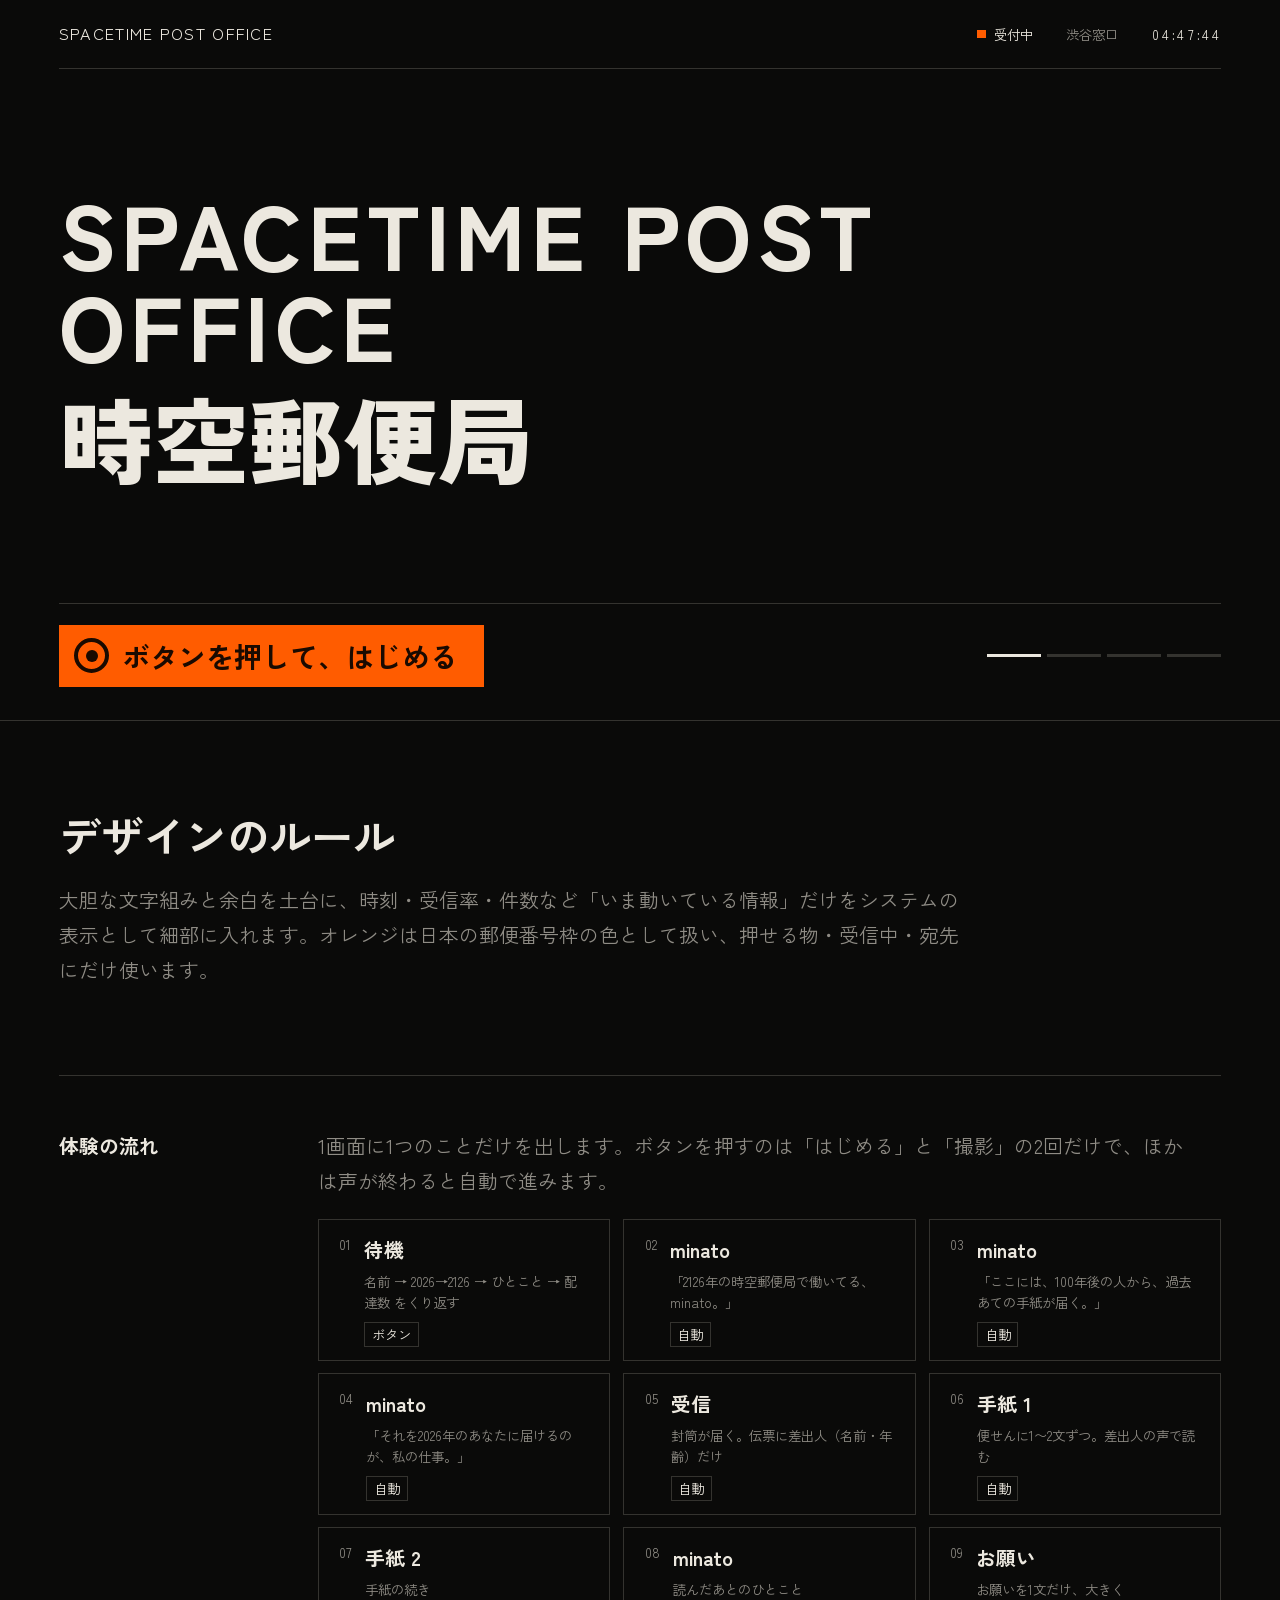
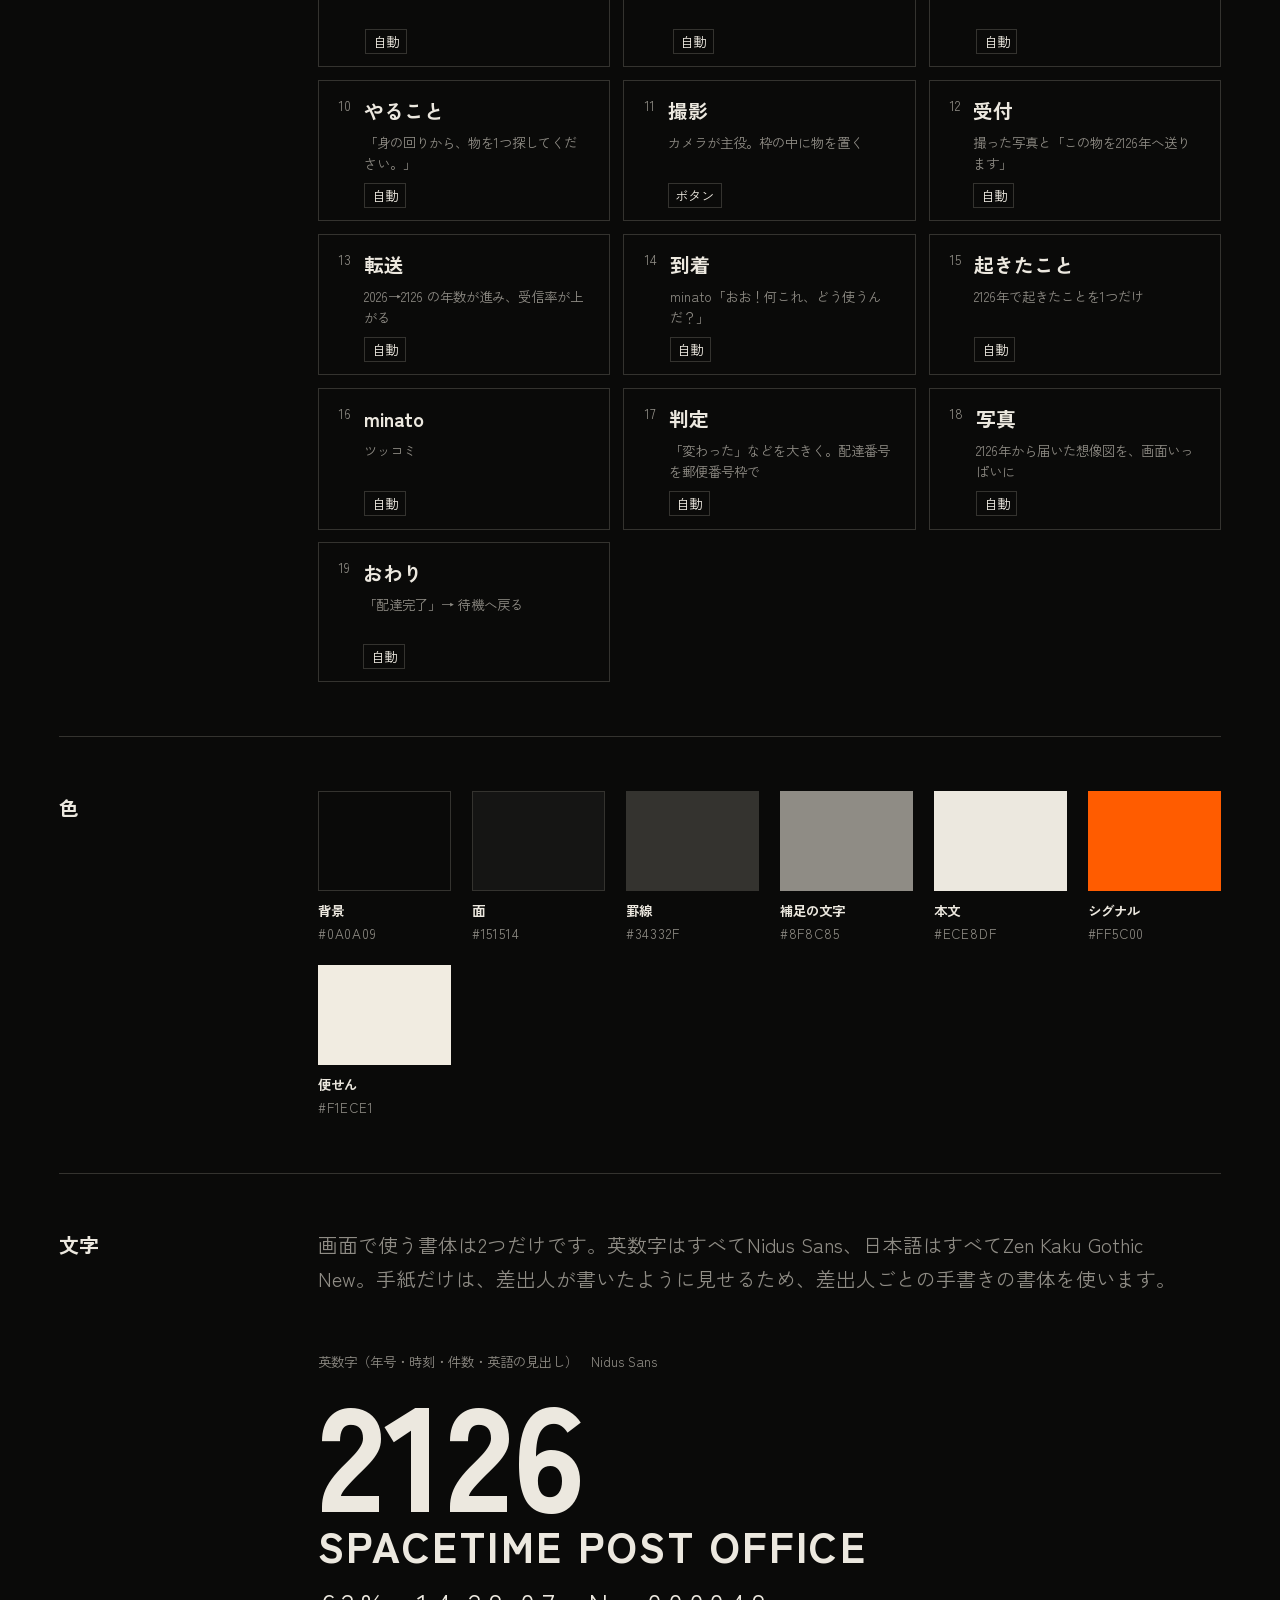
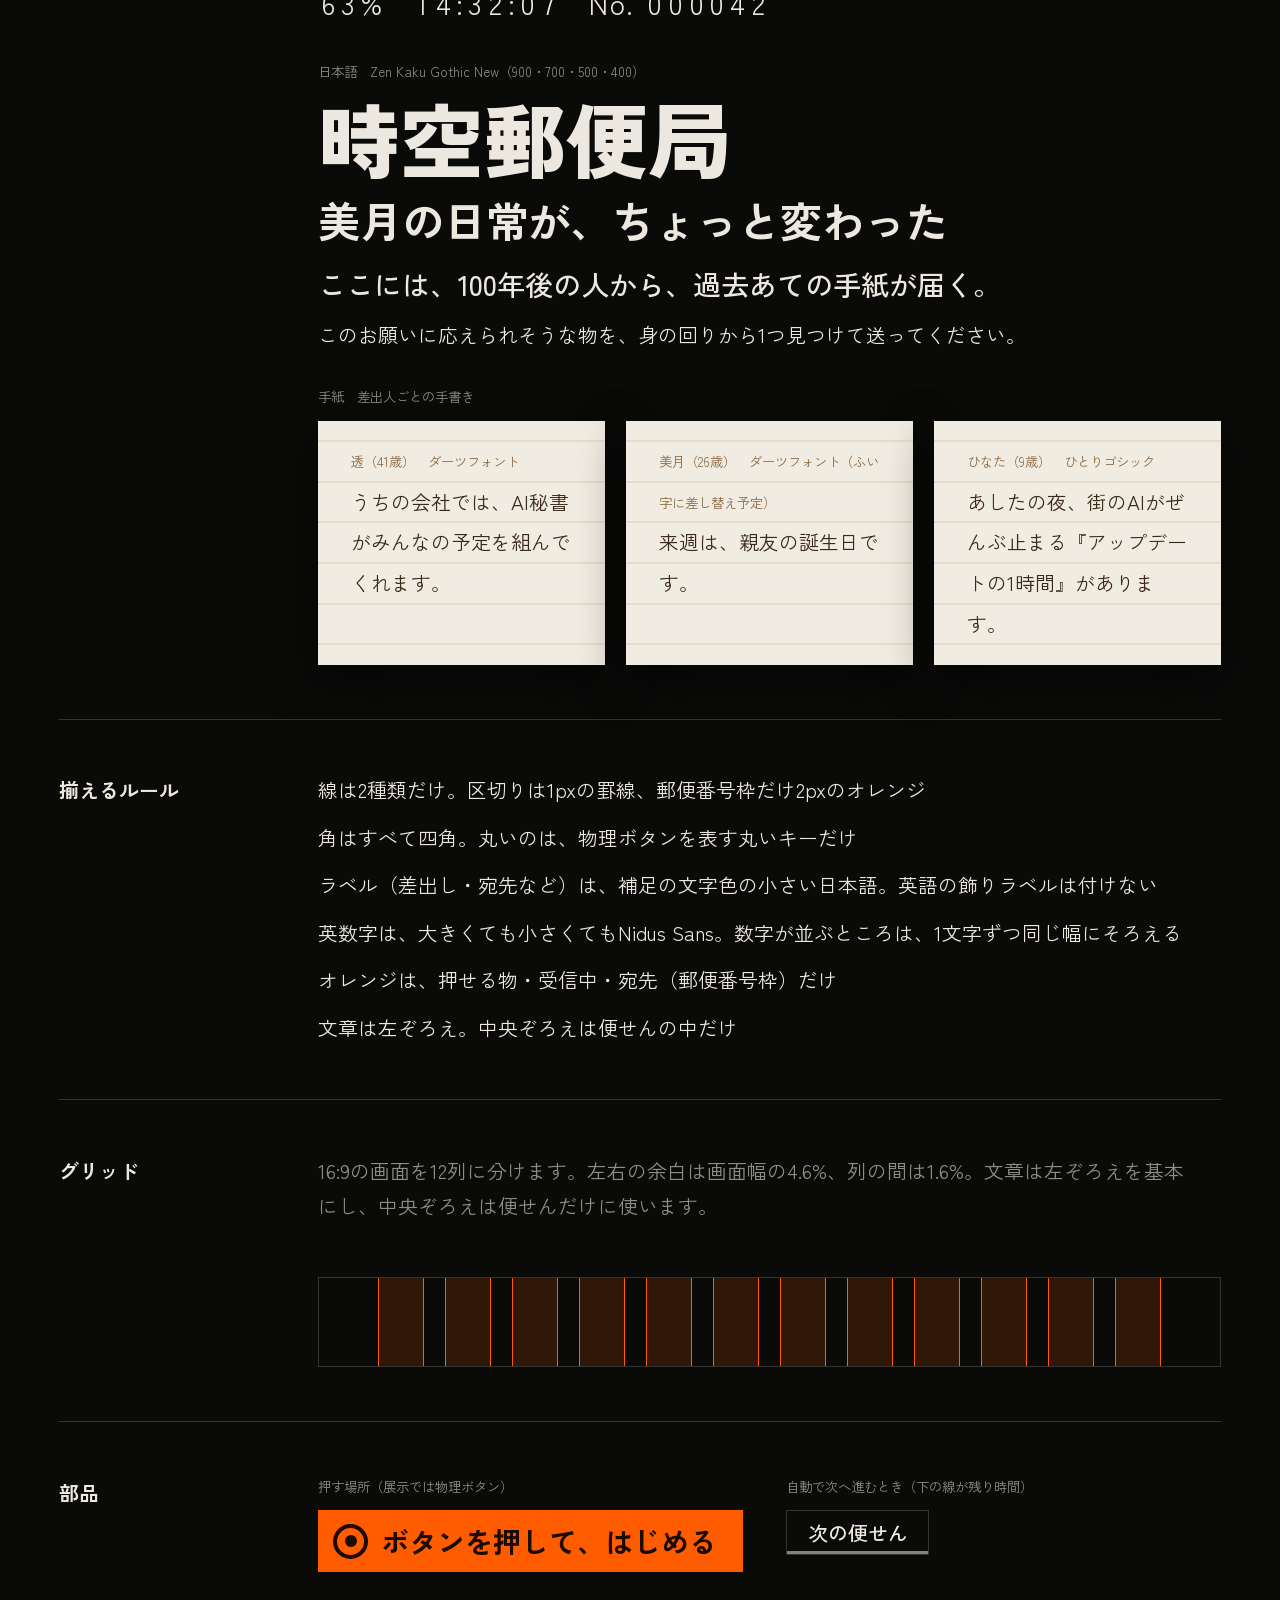
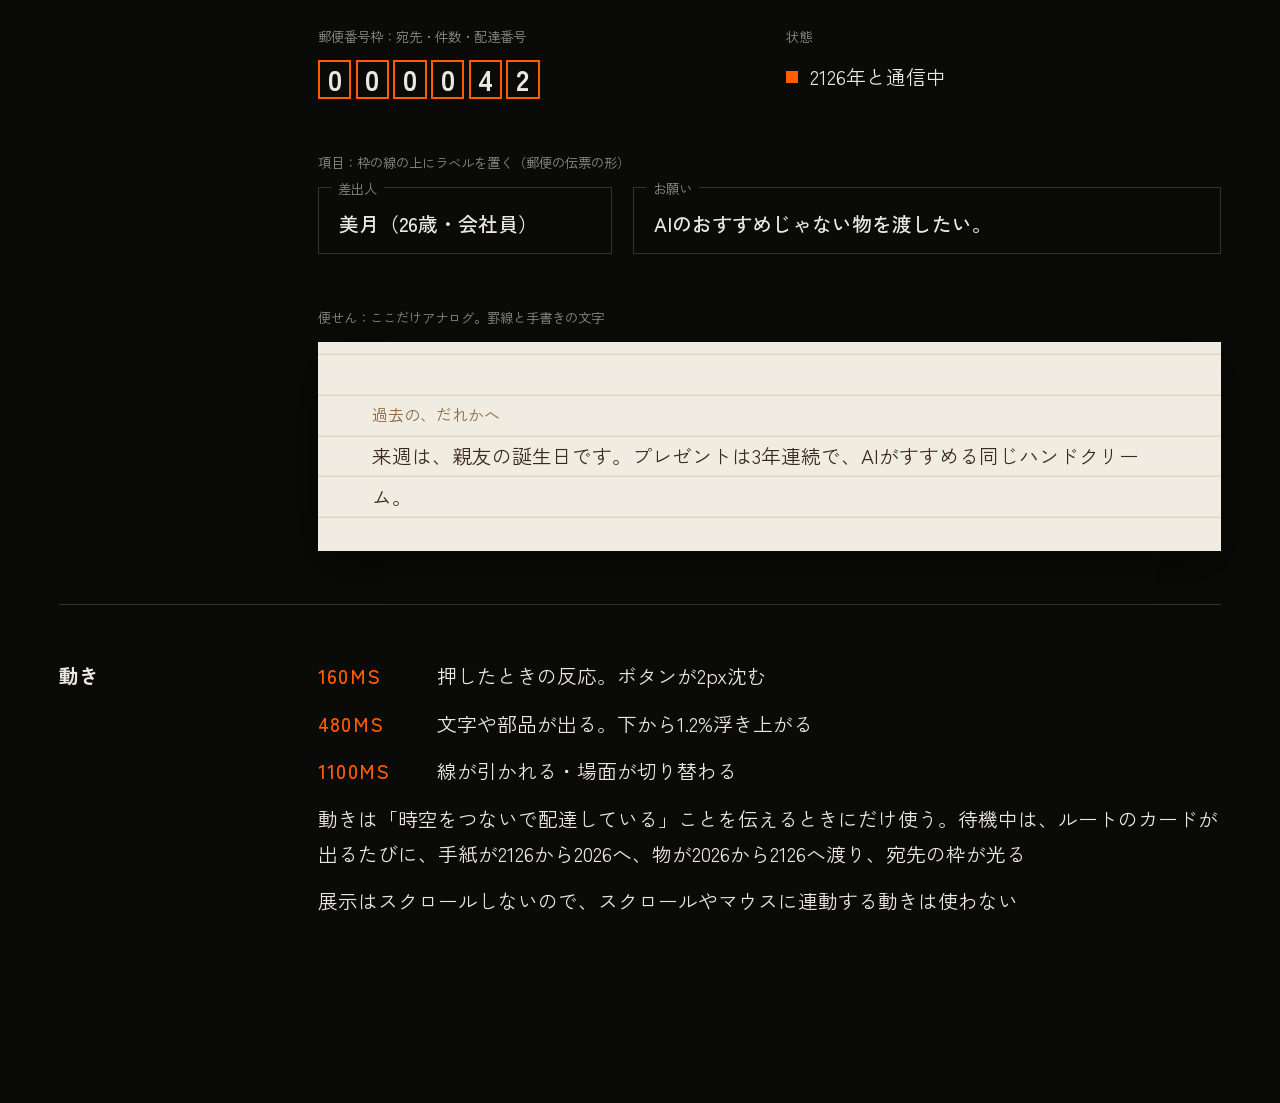
==== commit e2660a6b: "名前を時空郵便局（SPACETIME POST OFFICE）に。デザイン見本：画面の書体を2つ（英数字＝Nidus Sans、日本語＝Zen Kaku Gothic New）にそろえ、手紙は差出人ご" ====
--- a/design/index.html
+++ b/design/index.html
@@ -3,9 +3,9 @@
 <head>
 <meta charset="utf-8">
 <meta name="viewport" content="width=device-width,initial-scale=1">
-<title>時間郵便局 デザインシステム</title>
+<title>時空郵便局 デザインシステム</title>
 <link rel="preconnect" href="https://fonts.googleapis.com"><link rel="preconnect" href="https://fonts.gstatic.com" crossorigin>
-<link href="https://fonts.googleapis.com/css2?family=Archivo:wdth,wght@62..125,400..900&family=IBM+Plex+Mono:wght@400;500&family=Klee+One:wght@600&family=Zen+Kaku+Gothic+New:wght@400;500;700;900&display=swap" rel="stylesheet">
+<link href="https://fonts.googleapis.com/css2?family=Zen+Kaku+Gothic+New:wght@400;500;700;900&display=swap" rel="stylesheet">
 <link rel="stylesheet" href="../src/styles/tokens.css">
 <link rel="stylesheet" href="../src/styles/base.css">
 <link rel="stylesheet" href="../src/styles/components.css">
@@ -17,24 +17,24 @@
 <!-- ============ タイトル画面（待機中）：1画面に1つのことだけ ============ -->
 <main class="stage opening" id="opening" aria-label="タイトル画面">
   <header class="bar">
-    <span class="bar-brand">TIME POST OFFICE</span>
-    <div class="bar-meta"><span class="status">受付中</span><span>渋谷窓口</span><span class="t-data" id="clock">--:--:--</span></div>
+    <span class="bar-brand">SPACETIME POST OFFICE</span>
+    <div class="bar-meta"><span class="status">受付中</span><span>渋谷窓口</span><span class="t-data digits" id="clock"></span></div>
   </header>
 
   <div class="op-frames" aria-live="polite">
     <section class="op-frame op-title" data-frame>
-      <p class="op-en t-display" data-in>TIME POST OFFICE</p>
-      <h1 class="t-h1" data-in style="--d:180ms">時間郵便局</h1>
+      <p class="op-en t-display" data-in>SPACETIME POST OFFICE</p>
+      <h1 class="t-h1" data-in style="--d:180ms">時空郵便局</h1>
     </section>
 
     <section class="op-frame" data-frame data-route>
-      <div class="route" aria-label="2026年から2126年へ配達します">
+      <div class="route" aria-label="2026年と2126年を郵便でつないでいます">
         <div class="route-end" data-in><span class="t-cap">差出し</span><span class="t-num">2026</span></div>
-        <div class="route-line"><i class="packet" id="packet"></i></div>
+        <div class="route-line"><i class="packet packet--letter" id="pkLetter"></i><i class="packet packet--object" id="pkObject"></i></div>
         <div class="route-end route-to"><span class="t-cap" data-in style="--d:500ms">宛先</span>
           <span class="boxes boxes--year" id="year"><b style="--d:600ms">2</b><b style="--d:680ms">1</b><b style="--d:760ms">2</b><b style="--d:840ms">6</b></span></div>
       </div>
-      <p class="t-lead route-note" data-in style="--d:900ms">ちょうど100年後の渋谷へ、物を届けます。</p>
+      <p class="t-lead route-note" data-in style="--d:900ms">2026年と、ちょうど100年後の2126年を、郵便でつないでいます。</p>
     </section>
 
     <section class="op-frame" data-frame>
@@ -68,7 +68,7 @@
       <p class="t-body sec-note">1画面に1つのことだけを出します。ボタンを押すのは「はじめる」と「撮影」の2回だけで、ほかは声が終わると自動で進みます。</p>
       <ol class="flow">
         <li><b>待機</b><span>名前 → 2026→2126 → ひとこと → 配達数 をくり返す</span><i>ボタン</i></li>
-        <li><b>minato</b><span>「2126年の時間郵便局で働いてる、minato。」</span><i>自動</i></li>
+        <li><b>minato</b><span>「2126年の時空郵便局で働いてる、minato。」</span><i>自動</i></li>
         <li><b>minato</b><span>「ここには、100年後の人から、過去あての手紙が届く。」</span><i>自動</i></li>
         <li><b>minato</b><span>「それを2026年のあなたに届けるのが、私の仕事。」</span><i>自動</i></li>
         <li><b>受信</b><span>封筒が届く。伝票に差出人（名前・年齢）だけ</span><i>自動</i></li>
@@ -106,15 +106,28 @@
   <section class="sheet-sec">
     <h3 class="sec-h">文字</h3>
     <div class="type-rows">
-      <div class="type-row"><span class="t-cap">年号・大きな数字　Nidus Sans</span><span class="t-num">2126</span></div>
-      <div class="type-row"><span class="t-cap">印象的な英語（名前・判定）　Nidus Sans</span><span class="t-display" style="font-size:var(--fs-h2)">TIME POST OFFICE　DELIVERED</span></div>
-      <div class="type-row"><span class="t-cap">大見出し　Zen Kaku Gothic New 900</span><span class="t-h1">時間郵便局</span></div>
-      <div class="type-row"><span class="t-cap">中見出し・判定　700</span><span class="t-h2">美月の日常が、ちょっと変わった</span></div>
-      <div class="type-row"><span class="t-cap">リード・セリフ　500</span><span class="t-lead">ここには、未来で困ってる人から、過去あての手紙が届く。</span></div>
-      <div class="type-row"><span class="t-cap">本文　400</span><span class="t-body">このお願いに応えられそうな物を、身の回りから1つ見つけて送ってください。</span></div>
-      <div class="type-row"><span class="t-cap">動いている数値　IBM Plex Mono</span><span class="t-data" style="font-size:var(--fs-lead)">受信 63%　14:32:07　配達番号 000042</span></div>
-      <div class="type-row"><span class="t-cap">手紙　Klee One</span><span class="t-hand" style="font-size:var(--fs-lead);color:var(--c-paper)">来週は、親友の誕生日です。</span></div>
+      <p class="t-body sec-note">画面で使う書体は2つだけです。英数字はすべてNidus Sans、日本語はすべてZen Kaku Gothic New。手紙だけは、差出人が書いたように見せるため、差出人ごとの手書きの書体を使います。</p>
+      <div class="type-row"><span class="t-cap">英数字（年号・時刻・件数・英語の見出し）　Nidus Sans</span><span class="t-num">2126</span><span class="t-display" style="font-size:var(--fs-h2)">SPACETIME POST OFFICE</span><span class="t-data digits" style="font-size:var(--fs-lead)" data-digits="63%　14:32:07　No. 000042"></span></div>
+      <div class="type-row"><span class="t-cap">日本語　Zen Kaku Gothic New（900・700・500・400）</span><span class="t-h1">時空郵便局</span><span class="t-h2">美月の日常が、ちょっと変わった</span><span class="t-lead">ここには、100年後の人から、過去あての手紙が届く。</span><span class="t-body">このお願いに応えられそうな物を、身の回りから1つ見つけて送ってください。</span></div>
+      <div class="type-row"><span class="t-cap">手紙　差出人ごとの手書き</span>
+        <div class="hands">
+          <div class="paper"><p class="paper-to">透（41歳）　ダーツフォント</p><p>うちの会社では、AI秘書がみんなの予定を組んでくれます。</p></div>
+          <div class="paper"><p class="paper-to">美月（26歳）　ダーツフォント（ふい字に差し替え予定）</p><p>来週は、親友の誕生日です。</p></div>
+          <div class="paper" data-hand="bold"><p class="paper-to">ひなた（9歳）　ひとりゴシック</p><p>あしたの夜、街のAIがぜんぶ止まる『アップデートの1時間』があります。</p></div>
+        </div></div>
     </div>
+  </section>
+
+  <section class="sheet-sec">
+    <h3 class="sec-h">揃えるルール</h3>
+    <ul class="motion t-body">
+      <li>線は2種類だけ。区切りは1pxの罫線、郵便番号枠だけ2pxのオレンジ</li>
+      <li>角はすべて四角。丸いのは、物理ボタンを表す丸いキーだけ</li>
+      <li>ラベル（差出し・宛先など）は、補足の文字色の小さい日本語。英語の飾りラベルは付けない</li>
+      <li>英数字は、大きくても小さくてもNidus Sans。数字が並ぶところは、1文字ずつ同じ幅にそろえる</li>
+      <li>オレンジは、押せる物・受信中・宛先（郵便番号枠）だけ</li>
+      <li>文章は左ぞろえ。中央ぞろえは便せんの中だけ</li>
+    </ul>
   </section>
 
   <section class="sheet-sec">
@@ -133,17 +146,17 @@
       <div class="part part--wide"><span class="t-cap">項目：枠の線の上にラベルを置く（郵便の伝票の形）</span>
         <div class="field-pair"><div class="field"><span class="field-label">差出人</span><p class="t-lead">美月（26歳・会社員）</p></div><div class="field"><span class="field-label">お願い</span><p class="t-lead">AIのおすすめじゃない物を渡したい。</p></div></div></div>
       <div class="part part--wide"><span class="t-cap">便せん：ここだけアナログ。罫線と手書きの文字</span>
-        <div class="paper" style="max-width:52em"><p style="font-size:.8em;color:#8a6a45">過去の、だれかへ</p><p>来週は、親友の誕生日です。プレゼントは3年連続で、AIがすすめる同じハンドクリーム。</p></div></div>
+        <div class="paper" style="max-width:52em"><p class="paper-to">過去の、だれかへ</p><p>来週は、親友の誕生日です。プレゼントは3年連続で、AIがすすめる同じハンドクリーム。</p></div></div>
     </div>
   </section>
 
   <section class="sheet-sec">
     <h3 class="sec-h">動き</h3>
     <ul class="motion t-body">
-      <li><b class="t-data">160ms</b>押したときの反応。ボタンが2px沈む</li>
-      <li><b class="t-data">480ms</b>文字や部品が出る。下から1.2%浮き上がる</li>
-      <li><b class="t-data">1100ms</b>線が引かれる・場面が切り替わる</li>
-      <li>動きは「配達が進んだ」ことを伝えるときにだけ使う。待機中は、ルートのカードが出るたびに荷物が2026から2126へ渡り、宛先の枠が光る</li>
+      <li><b class="t-data">160MS</b>押したときの反応。ボタンが2px沈む</li>
+      <li><b class="t-data">480MS</b>文字や部品が出る。下から1.2%浮き上がる</li>
+      <li><b class="t-data">1100MS</b>線が引かれる・場面が切り替わる</li>
+      <li>動きは「時空をつないで配達している」ことを伝えるときにだけ使う。待機中は、ルートのカードが出るたびに、手紙が2126から2026へ、物が2026から2126へ渡り、宛先の枠が光る</li>
       <li>展示はスクロールしないので、スクロールやマウスに連動する動きは使わない</li>
     </ul>
   </section>
--- a/src/styles/tokens.css
+++ b/src/styles/tokens.css
@@ -19,17 +19,14 @@
   --c-paper-line:rgba(120,92,58,.22);
   --c-hand:#3A2A1B;         /* 便せんの文字 */
 
-  /* ---- 書体 ----
-     印象的な英数字（年号・TIME POST OFFICE・判定の英語）：Nidus Sans（大文字だけの角ばった書体。1ウェイト）
-     そのほかの英数字：Archivo（幅を変えられる）
-     日本語：Zen Kaku Gothic New
-     動いている数値（時刻・受信率・件数）：IBM Plex Mono
-     手紙：Klee One */
-  --f-display:"Nidus Sans","Archivo",sans-serif;
-  --f-latin:"Archivo","Helvetica Neue",Arial,sans-serif;
+  /* ---- 書体 ---- 画面は2つだけ。手紙だけ、差出人ごとの手書きの書体を使う
+     英数字すべて（年号・時刻・件数・英語の見出し）：Nidus Sans（大文字だけの角ばった書体）
+     日本語すべて：Zen Kaku Gothic New
+     手紙：差出人ごとに1つ（data-hand で切り替える） */
+  --f-display:"Nidus Sans","Zen Kaku Gothic New",sans-serif;
   --f-ja:"Zen Kaku Gothic New","Hiragino Sans","Noto Sans JP",sans-serif;
-  --f-data:"IBM Plex Mono",ui-monospace,Menlo,monospace;
-  --f-hand:"Klee One","Hiragino Mincho ProN",serif;
+  --f-hand-thin:"Letter Darts","Zen Kaku Gothic New",sans-serif;   /* 大人の手紙：細い手書き（ダーツフォント） */
+  --f-hand-bold:"Letter Hitori","Zen Kaku Gothic New",sans-serif;  /* 子どもの手紙：太い手書き（ひとりゴシック） */
 
   /* ---- 大きさの単位 ----
      --u は16:9の画面の幅の1/100。展示（1920×1080）では約19px。
--- a/src/styles/base.css
+++ b/src/styles/base.css
@@ -3,6 +3,9 @@
    ========================================================= */
 /* Nidus Sans（1ウェイトなので、どの太さで指定しても太字の合成をさせない） */
 @font-face{font-family:"Nidus Sans";src:url("../../assets/fonts/nidus-sans.woff2") format("woff2"),url("../../assets/fonts/nidus-sans.woff") format("woff");font-weight:100 900;font-display:swap}
+/* 手紙の書体（手紙に出てくる文字だけに絞ったファイル） */
+@font-face{font-family:"Letter Darts";src:url("../../assets/fonts/letter-darts.woff") format("woff");font-weight:100 900;font-display:swap}
+@font-face{font-family:"Letter Hitori";src:url("../../assets/fonts/letter-hitori.woff") format("woff");font-weight:100 900;font-display:swap}
 *,*::before,*::after{box-sizing:border-box}
 html,body{margin:0;height:100%}
 body{background:var(--c-ink);color:var(--c-text);font-family:var(--f-ja);font-size:var(--fs-body);line-height:1.7;
@@ -18,9 +21,10 @@
 .t-lead{font-family:var(--f-ja);font-weight:500;font-size:var(--fs-lead);line-height:1.6;margin:0}
 .t-body{font-size:var(--fs-body);line-height:1.75;margin:0}
 .t-cap{font-size:var(--fs-cap);line-height:1.6;color:var(--c-mute);margin:0}
-.t-en{font-family:var(--f-latin);font-weight:600;font-variation-settings:"wdth" 100;letter-spacing:.01em}
-.t-data{font-family:var(--f-data);font-weight:400;font-variant-numeric:tabular-nums;letter-spacing:.02em}
-.t-hand{font-family:var(--f-hand);font-weight:600;color:var(--c-hand)}
+/* 動いている数値（時刻・受信率・件数）。Nidus Sans の数字は幅がそろっていないので、1文字ずつ同じ幅の箱に入れる（.digits） */
+.t-data{font-family:var(--f-display);letter-spacing:.06em}
+.digits>i{display:inline-block;width:.74em;text-align:center;font-style:normal}
+.digits>i.sep{width:.38em}
 
 /* ---- 16:9 の舞台 ----
    展示のモニターでもノートPCでも、中身は16:9のまま拡大縮小する */
--- a/src/styles/components.css
+++ b/src/styles/components.css
@@ -50,7 +50,9 @@
 .panel{background:var(--c-panel);border:var(--line);padding:var(--s-4)}
 
 /* ---- 便せん：ここだけアナログ ---- */
-.paper{--lh:calc(var(--fs-body)*2.05);background:var(--c-paper);color:var(--c-hand);font-family:var(--f-hand);font-weight:600;font-size:var(--fs-body);line-height:var(--lh);
+.paper{--lh:calc(var(--fs-body)*2.05);background:var(--c-paper);color:var(--c-hand);font-family:var(--f-hand-thin);font-weight:400;font-size:var(--fs-body);line-height:var(--lh);
   padding:var(--s-5) var(--s-5) var(--s-4);background-image:repeating-linear-gradient(transparent 0 calc(var(--lh) - 1px),var(--c-paper-line) calc(var(--lh) - 1px) var(--lh));
   background-origin:content-box;box-shadow:0 calc(var(--u)*1.2) calc(var(--u)*3.4) rgba(0,0,0,.55)}
 .paper p{margin:0}
+.paper[data-hand="bold"]{font-family:var(--f-hand-bold)}   /* 子どもの手紙 */
+.paper-to{font-size:.8em;color:#8A6A45}
--- a/src/styles/opening.css
+++ b/src/styles/opening.css
@@ -21,12 +21,17 @@
 .route-end{display:flex;flex-direction:column;gap:var(--s-2)}
 .route-to{align-items:flex-end}
 .route-line{position:relative;height:calc(var(--fs-num)*.74*1.22);align-self:end}
-.route-line::before{content:"";position:absolute;left:0;right:0;top:50%;border-top:1px dashed var(--c-line-strong);transform-origin:left;transform:scaleX(0);transition:transform var(--t-slow) var(--ease-inout) .3s}
+.route-line::before{content:"";position:absolute;left:0;right:0;top:50%;border-top:1px solid var(--c-line-strong);transform-origin:left;transform:scaleX(0);transition:transform var(--t-slow) var(--ease-inout) .3s}
 .op-frame.is-on .route-line::before{transform:scaleX(1)}
-.route-line .packet{position:absolute;top:50%;left:0;width:calc(var(--u)*1.6);height:calc(var(--u)*1.1);margin-top:calc(var(--u)*-.55);background:var(--c-signal);opacity:0}
-.route-line .packet::after{content:"";position:absolute;inset:0;background:linear-gradient(150deg,transparent 47%,var(--c-signal-ink) 48% 54%,transparent 55%),linear-gradient(30deg,transparent 47%,var(--c-signal-ink) 48% 54%,transparent 55%);background-size:100% 200%;opacity:.5}
-.route-line .packet.is-moving{animation:packet-go 2.4s var(--ease-inout) forwards}
-@keyframes packet-go{0%{left:0;opacity:0}8%{opacity:1}92%{opacity:1}100%{left:calc(100% - var(--u)*1.6);opacity:0}}
+/* 2つの荷物が行き来する：手紙は2126→2026（便せんの色）、物は2026→2126（オレンジ） */
+.route-line .packet{position:absolute;top:50%;left:0;width:calc(var(--u)*1.6);height:calc(var(--u)*1.1);margin-top:calc(var(--u)*-.55);opacity:0}
+.route-line .packet--letter{background:var(--c-paper);margin-top:calc(var(--u)*-1.6)}
+.route-line .packet--letter::after{content:"";position:absolute;inset:0;background:linear-gradient(150deg,transparent 47%,#8A6A45 48% 54%,transparent 55%),linear-gradient(30deg,transparent 47%,#8A6A45 48% 54%,transparent 55%);background-size:100% 200%;opacity:.6}
+.route-line .packet--object{background:var(--c-signal);margin-top:calc(var(--u)*.5)}
+.route-line .packet--letter.is-moving{animation:packet-back 1.9s var(--ease-inout) forwards}
+.route-line .packet--object.is-moving{animation:packet-go 1.9s var(--ease-inout) forwards}
+@keyframes packet-go{0%{left:0;opacity:0}10%{opacity:1}90%{opacity:1}100%{left:calc(100% - var(--u)*1.6);opacity:0}}
+@keyframes packet-back{0%{left:calc(100% - var(--u)*1.6);opacity:0}10%{opacity:1}90%{opacity:1}100%{left:0;opacity:0}}
 .route-note{margin-top:var(--s-5)}
 .boxes--year>b{opacity:0;transform:scale(.8);transition:opacity var(--t-fast),transform var(--t-base) var(--ease-out)}
 .op-frame.is-on .boxes--year>b{opacity:1;transform:none;transition-delay:var(--d,0ms)}
--- a/design/design.css
+++ b/design/design.css
@@ -1,5 +1,5 @@
 /* デザインのルールを見せるページ用（アプリ本体では使わない） */
-.sheet{max-width:1180px;margin:0 auto;padding:var(--s-6) var(--g-margin) calc(var(--s-6)*1.5);border-top:var(--line)}
+.sheet{max-width:1640px;margin:0 auto;padding:var(--s-6) var(--g-margin) calc(var(--s-6)*1.5);border-top:var(--line)}
 .sheet-head{max-width:46em;margin-bottom:var(--s-6)}
 .sheet-head .t-body{margin-top:var(--s-3);color:var(--c-mute)}
 .sheet-sec{display:grid;grid-template-columns:minmax(120px,1fr) 4fr;gap:var(--s-4);padding:var(--s-5) 0;border-top:var(--line)}
@@ -12,7 +12,11 @@
 .swatches figcaption{display:flex;flex-direction:column;margin-top:.6em;font-size:var(--fs-cap)}
 .swatches figcaption .t-data{color:var(--c-mute)}
 .type-rows{display:grid;gap:var(--s-4)}
-.type-row{display:grid;gap:var(--s-1)}
+.type-row{display:grid;gap:var(--s-2);justify-items:start}
+.hands{display:grid;grid-template-columns:repeat(3,minmax(0,1fr));gap:var(--s-3);width:100%}
+.hands .paper{padding:var(--s-3) var(--s-4);font-size:var(--fs-body)}
+.hands .paper-to{font-family:var(--f-ja);font-size:var(--fs-cap)}
+@media (max-width:900px){.hands{grid-template-columns:1fr}}
 .grid-demo{display:grid;grid-template-columns:repeat(12,1fr);gap:var(--g-gutter);height:90px;padding:0 var(--g-margin);border:var(--line)}
 .grid-demo span{background:var(--c-signal-soft);border-left:1px solid var(--c-signal);border-right:1px solid var(--c-signal)}
 .parts{display:grid;grid-template-columns:repeat(2,minmax(0,1fr));gap:var(--s-5) var(--s-4)}
@@ -22,7 +26,7 @@
 .motion{margin:0;padding:0;list-style:none;display:grid;gap:var(--s-2)}
 .motion b{display:inline-block;min-width:6em;color:var(--c-signal);font-weight:500}
 @media (max-width:720px){.sheet-sec{grid-template-columns:1fr}.sheet-sec>.sec-note,.sheet-sec>.grid-demo{grid-column:1}.parts,.field-pair{grid-template-columns:1fr}}
-.type-row .t-h1,.type-row .t-num{white-space:nowrap}
+.type-row .t-h1,.type-row .t-num,.type-row .t-display,.type-row .t-h2{white-space:nowrap}
 .field-pair .t-lead{font-size:var(--fs-body)}
 .part .cta{white-space:nowrap}
 .flow{margin:0;padding:0;list-style:none;counter-reset:f;display:grid;grid-template-columns:repeat(auto-fill,minmax(250px,1fr));gap:var(--s-2)}
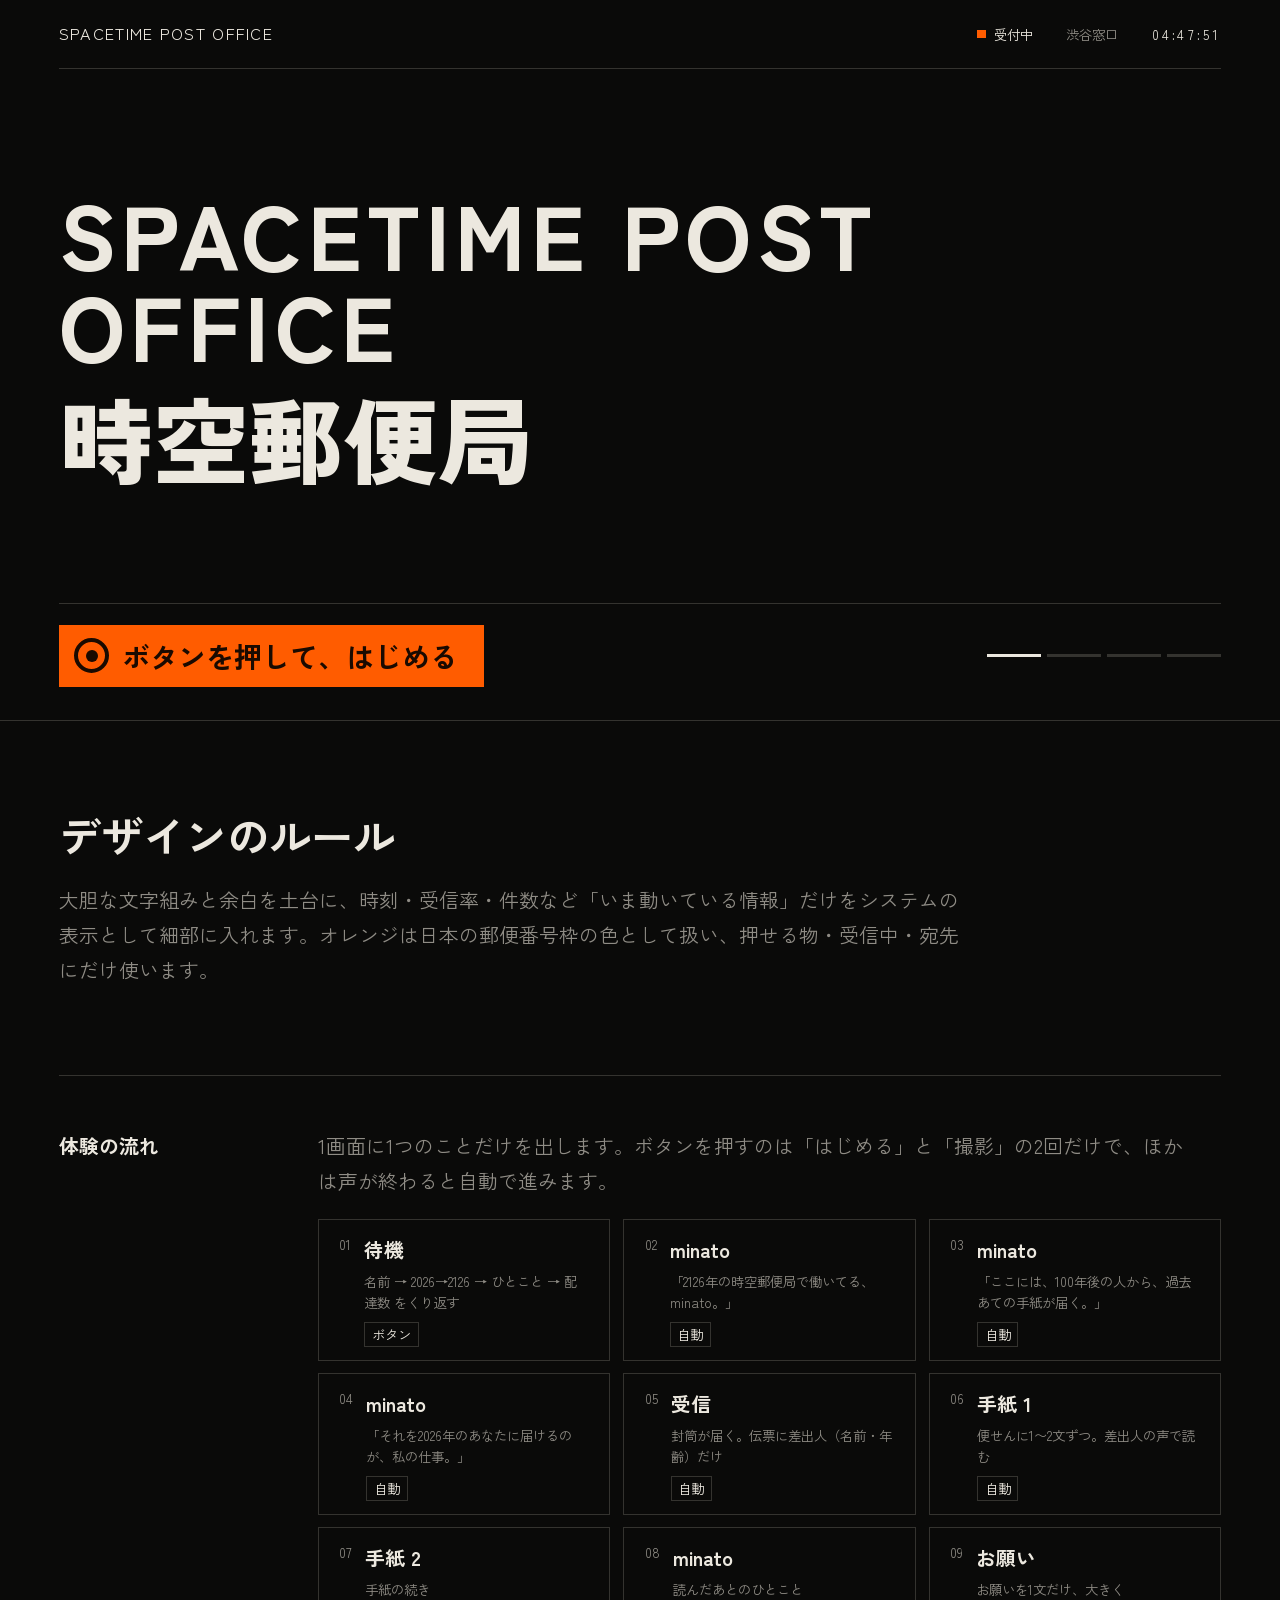
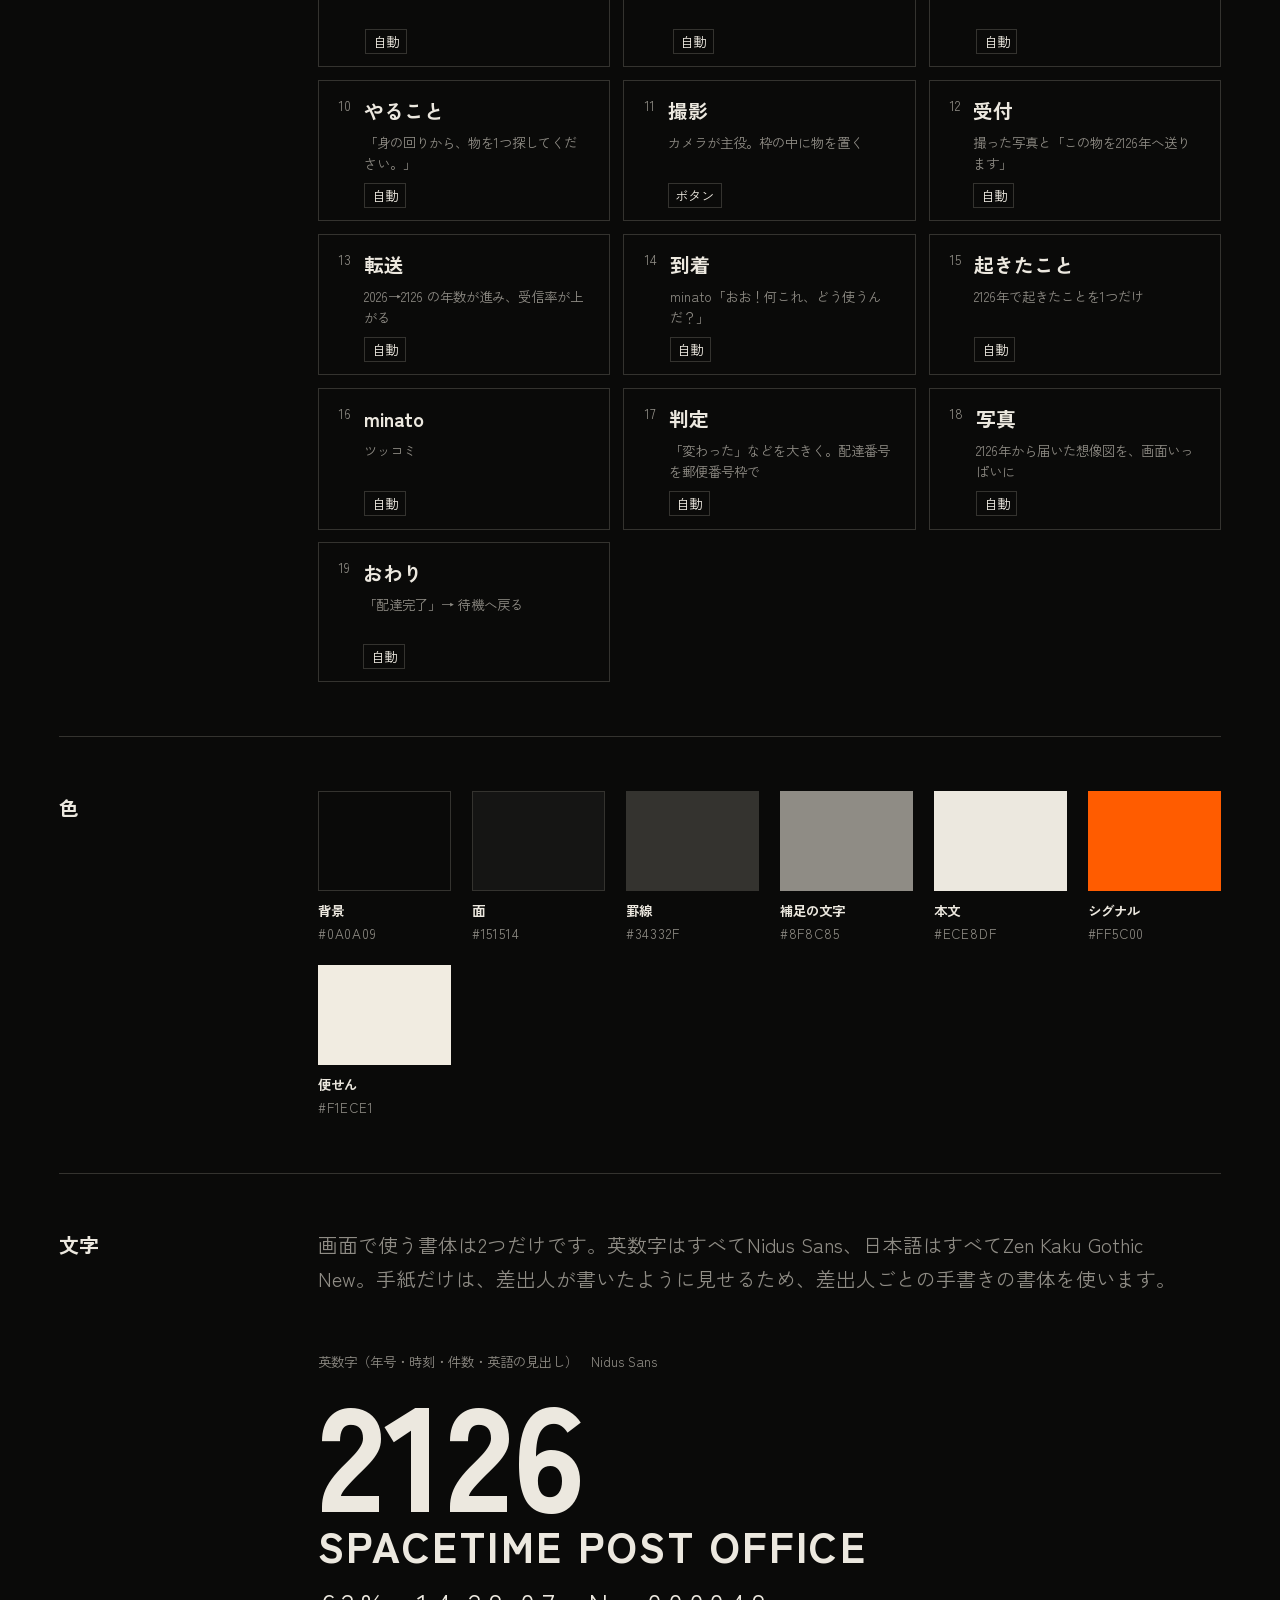
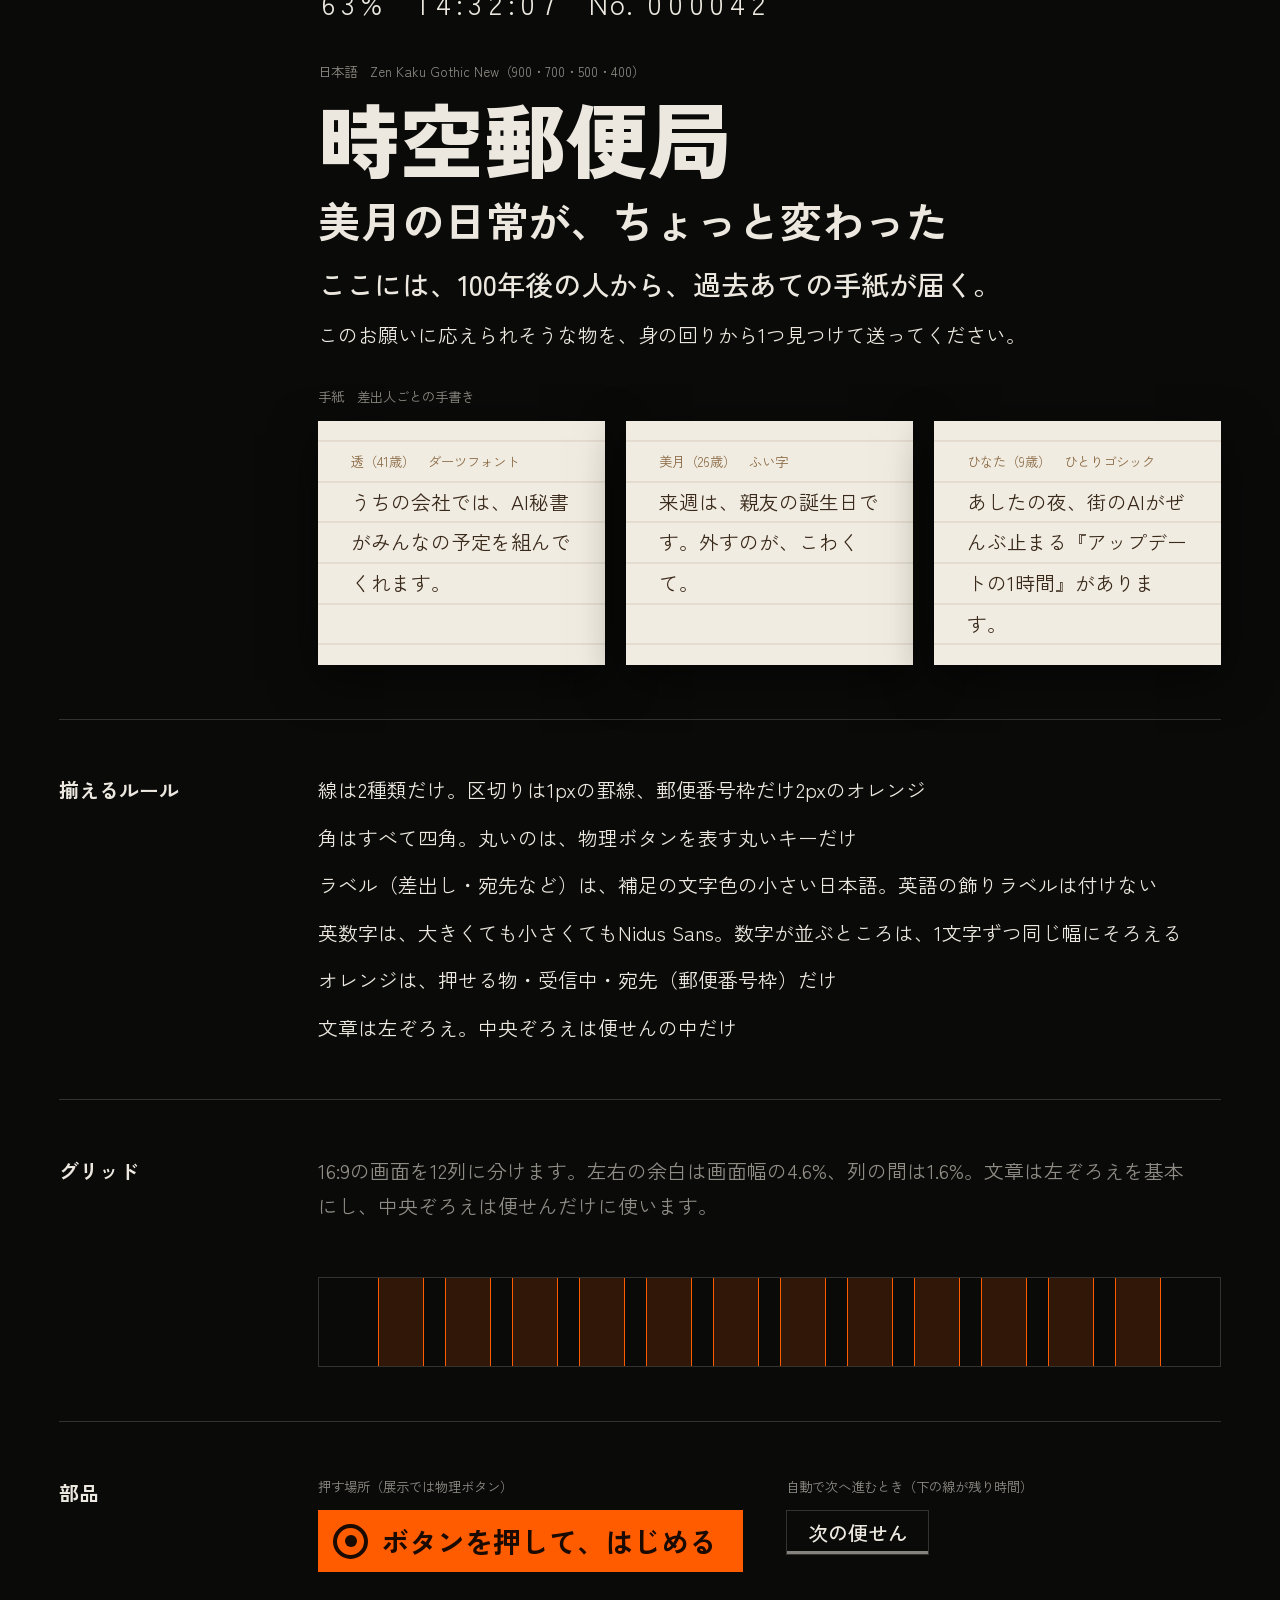
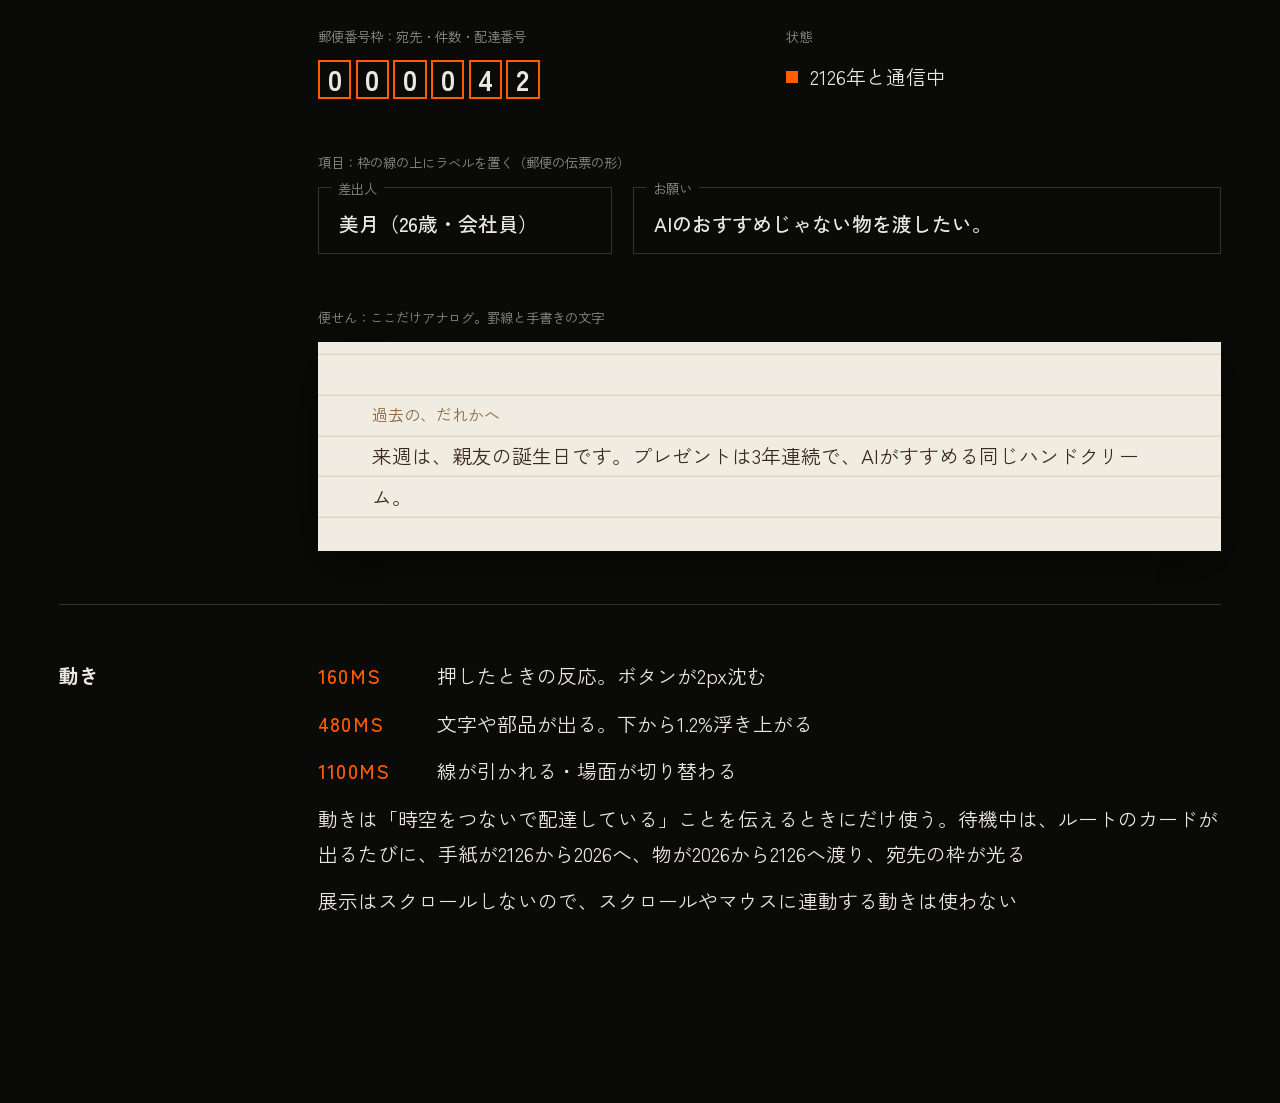
==== commit f970cba7: "デザイン見本：美月の手紙をふい字に（書体ファイルは利用条件の確認まで公開しない） Co-Authored-By: Claude Opus 5.5 <noreply@anthropic.com> Cla" ====
--- a/design/index.html
+++ b/design/index.html
@@ -112,7 +112,7 @@
       <div class="type-row"><span class="t-cap">手紙　差出人ごとの手書き</span>
         <div class="hands">
           <div class="paper"><p class="paper-to">透（41歳）　ダーツフォント</p><p>うちの会社では、AI秘書がみんなの予定を組んでくれます。</p></div>
-          <div class="paper"><p class="paper-to">美月（26歳）　ダーツフォント（ふい字に差し替え予定）</p><p>来週は、親友の誕生日です。</p></div>
+          <div class="paper" data-hand="soft"><p class="paper-to">美月（26歳）　ふい字</p><p>来週は、親友の誕生日です。外すのが、こわくて。</p></div>
           <div class="paper" data-hand="bold"><p class="paper-to">ひなた（9歳）　ひとりゴシック</p><p>あしたの夜、街のAIがぜんぶ止まる『アップデートの1時間』があります。</p></div>
         </div></div>
     </div>
@@ -146,7 +146,7 @@
       <div class="part part--wide"><span class="t-cap">項目：枠の線の上にラベルを置く（郵便の伝票の形）</span>
         <div class="field-pair"><div class="field"><span class="field-label">差出人</span><p class="t-lead">美月（26歳・会社員）</p></div><div class="field"><span class="field-label">お願い</span><p class="t-lead">AIのおすすめじゃない物を渡したい。</p></div></div></div>
       <div class="part part--wide"><span class="t-cap">便せん：ここだけアナログ。罫線と手書きの文字</span>
-        <div class="paper" style="max-width:52em"><p class="paper-to">過去の、だれかへ</p><p>来週は、親友の誕生日です。プレゼントは3年連続で、AIがすすめる同じハンドクリーム。</p></div></div>
+        <div class="paper" data-hand="soft" style="max-width:52em"><p class="paper-to">過去の、だれかへ</p><p>来週は、親友の誕生日です。プレゼントは3年連続で、AIがすすめる同じハンドクリーム。</p></div></div>
     </div>
   </section>
 
--- a/src/styles/tokens.css
+++ b/src/styles/tokens.css
@@ -25,8 +25,9 @@
      手紙：差出人ごとに1つ（data-hand で切り替える） */
   --f-display:"Nidus Sans","Zen Kaku Gothic New",sans-serif;
   --f-ja:"Zen Kaku Gothic New","Hiragino Sans","Noto Sans JP",sans-serif;
-  --f-hand-thin:"Letter Darts","Zen Kaku Gothic New",sans-serif;   /* 大人の手紙：細い手書き（ダーツフォント） */
-  --f-hand-bold:"Letter Hitori","Zen Kaku Gothic New",sans-serif;  /* 子どもの手紙：太い手書き（ひとりゴシック） */
+  --f-hand-thin:"Letter Darts","Zen Kaku Gothic New",sans-serif;   /* 透：細い手書き（ダーツフォント） */
+  --f-hand-soft:"Letter Hui","Zen Kaku Gothic New",sans-serif;     /* 美月：やわらかい手書き（ふい字） */
+  --f-hand-bold:"Letter Hitori","Zen Kaku Gothic New",sans-serif;  /* ひなた：太い手書き（ひとりゴシック） */
 
   /* ---- 大きさの単位 ----
      --u は16:9の画面の幅の1/100。展示（1920×1080）では約19px。
--- a/src/styles/base.css
+++ b/src/styles/base.css
@@ -5,6 +5,7 @@
 @font-face{font-family:"Nidus Sans";src:url("../../assets/fonts/nidus-sans.woff2") format("woff2"),url("../../assets/fonts/nidus-sans.woff") format("woff");font-weight:100 900;font-display:swap}
 /* 手紙の書体（手紙に出てくる文字だけに絞ったファイル） */
 @font-face{font-family:"Letter Darts";src:url("../../assets/fonts/letter-darts.woff") format("woff");font-weight:100 900;font-display:swap}
+@font-face{font-family:"Letter Hui";src:url("../../assets/fonts/letter-hui.woff") format("woff");font-weight:100 900;font-display:swap}
 @font-face{font-family:"Letter Hitori";src:url("../../assets/fonts/letter-hitori.woff") format("woff");font-weight:100 900;font-display:swap}
 *,*::before,*::after{box-sizing:border-box}
 html,body{margin:0;height:100%}
--- a/src/styles/components.css
+++ b/src/styles/components.css
@@ -54,5 +54,6 @@
   padding:var(--s-5) var(--s-5) var(--s-4);background-image:repeating-linear-gradient(transparent 0 calc(var(--lh) - 1px),var(--c-paper-line) calc(var(--lh) - 1px) var(--lh));
   background-origin:content-box;box-shadow:0 calc(var(--u)*1.2) calc(var(--u)*3.4) rgba(0,0,0,.55)}
 .paper p{margin:0}
-.paper[data-hand="bold"]{font-family:var(--f-hand-bold)}   /* 子どもの手紙 */
+.paper[data-hand="soft"]{font-family:var(--f-hand-soft)}   /* 美月 */
+.paper[data-hand="bold"]{font-family:var(--f-hand-bold)}   /* ひなた */
 .paper-to{font-size:.8em;color:#8A6A45}
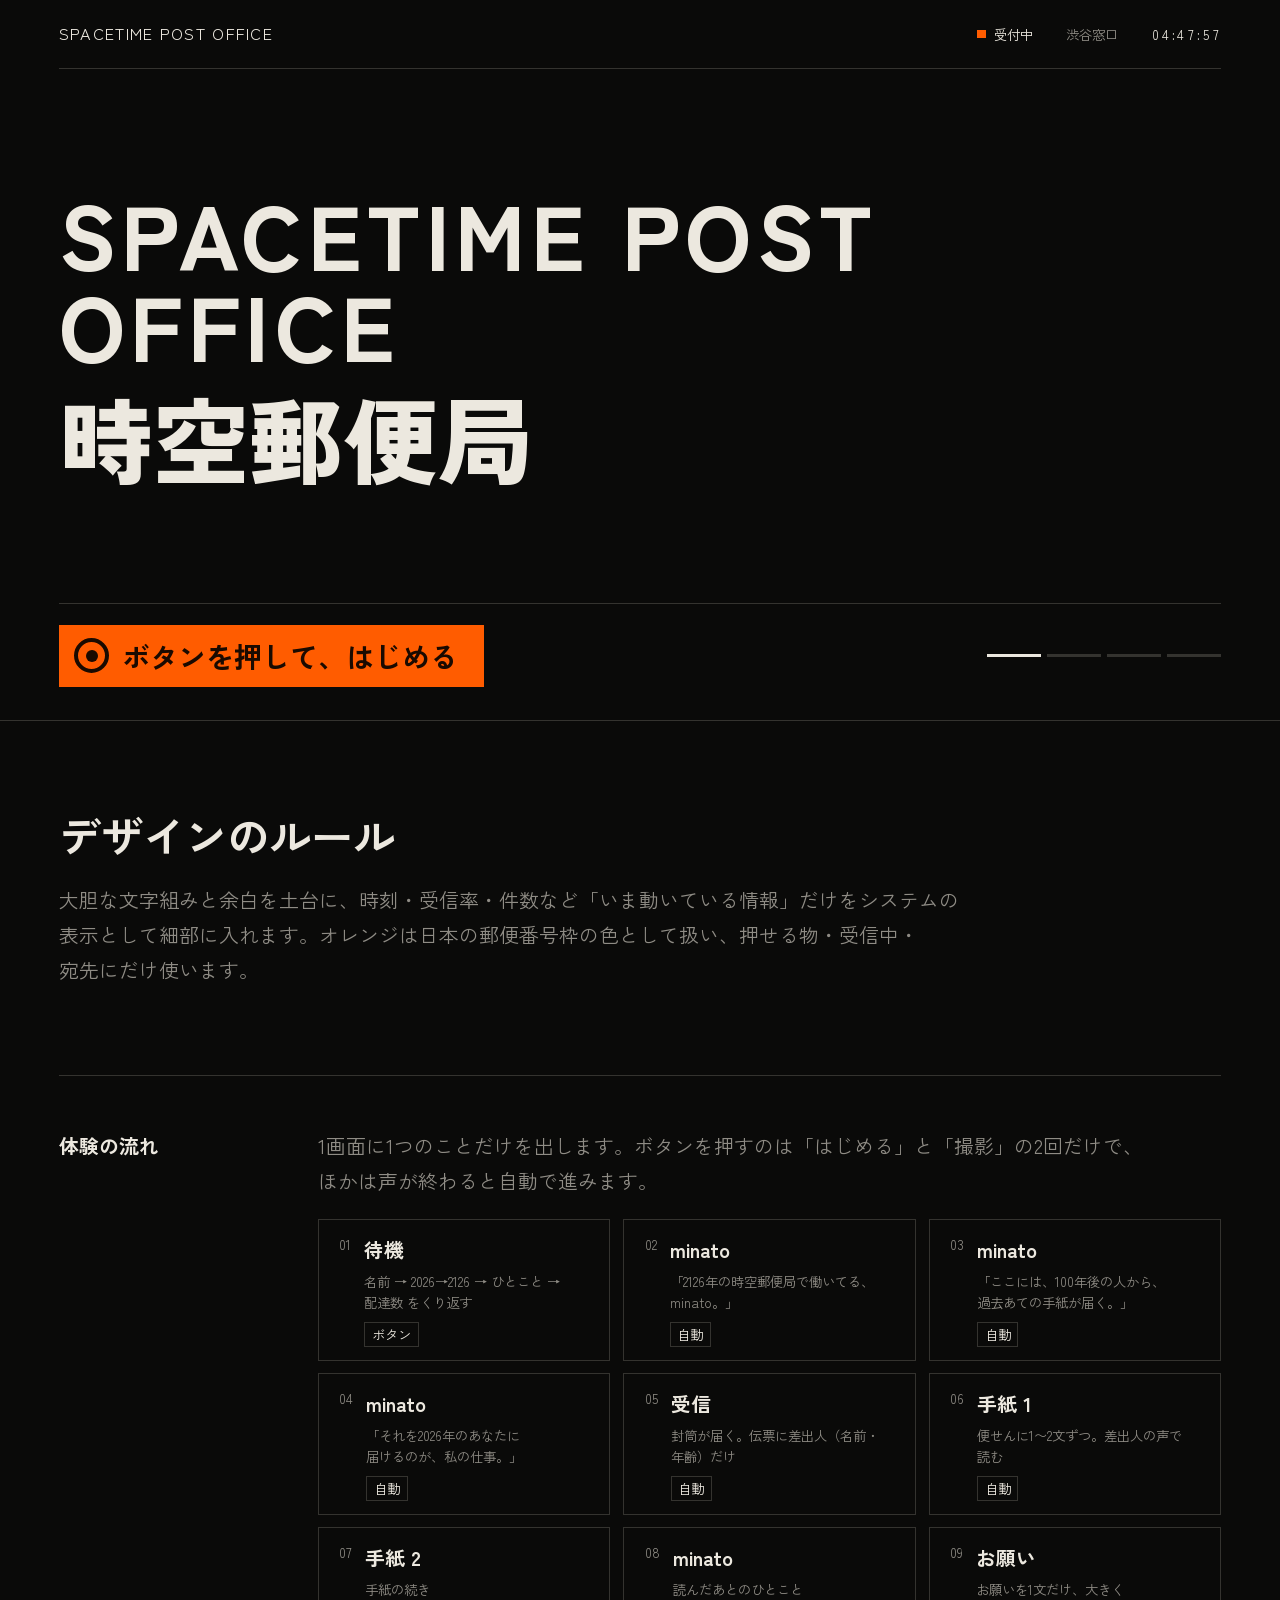
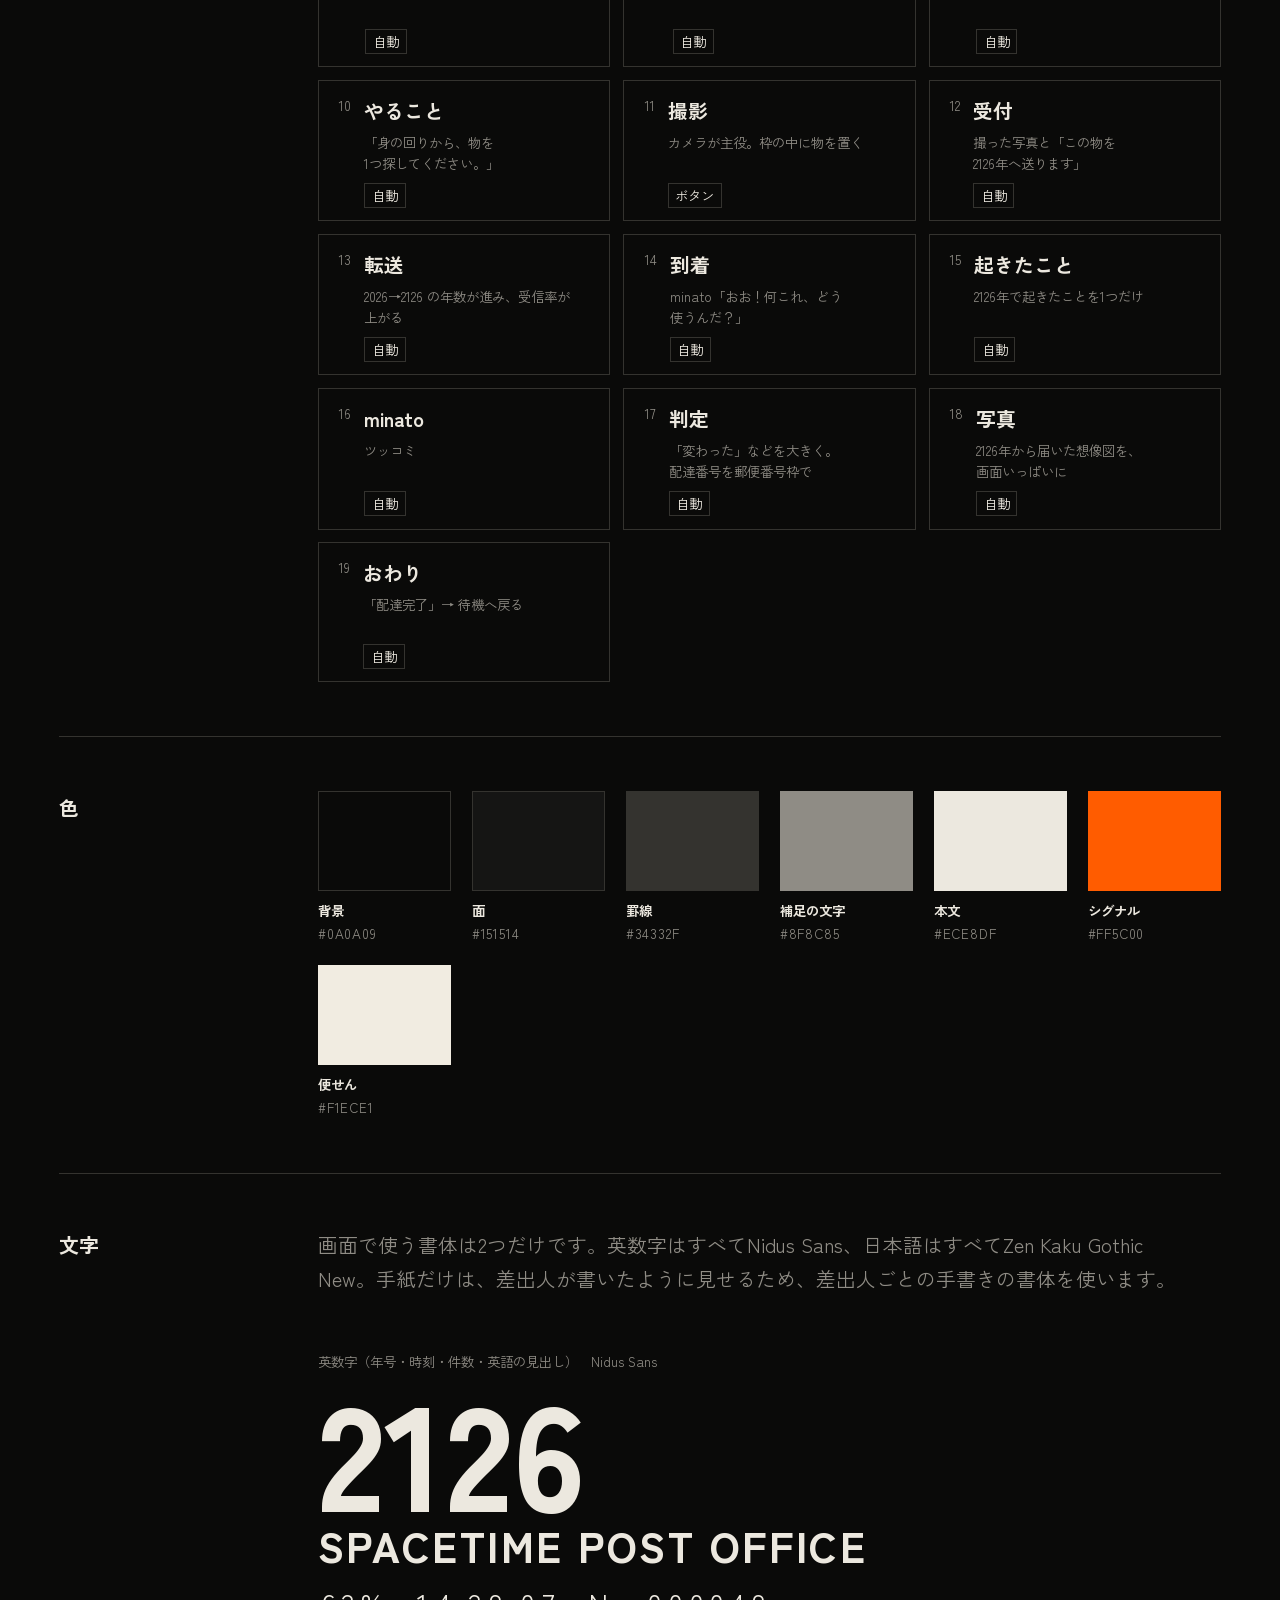
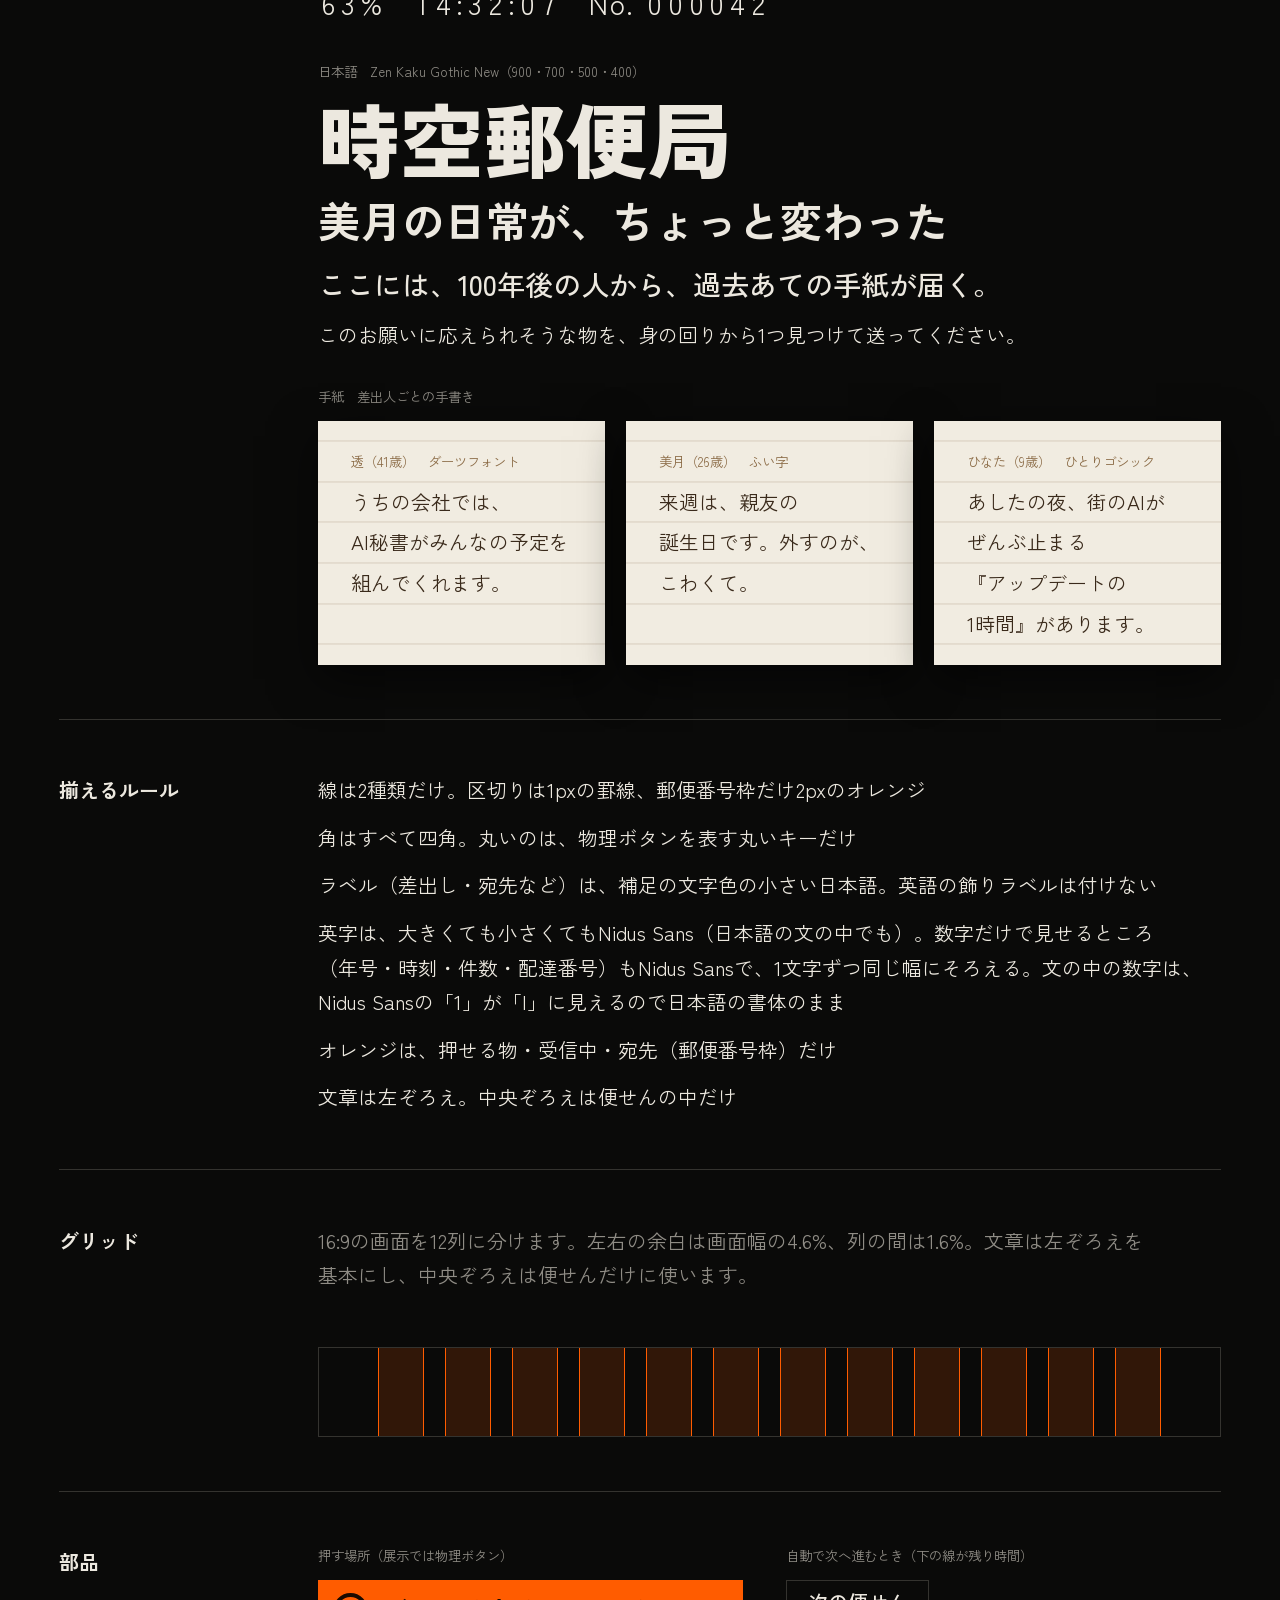
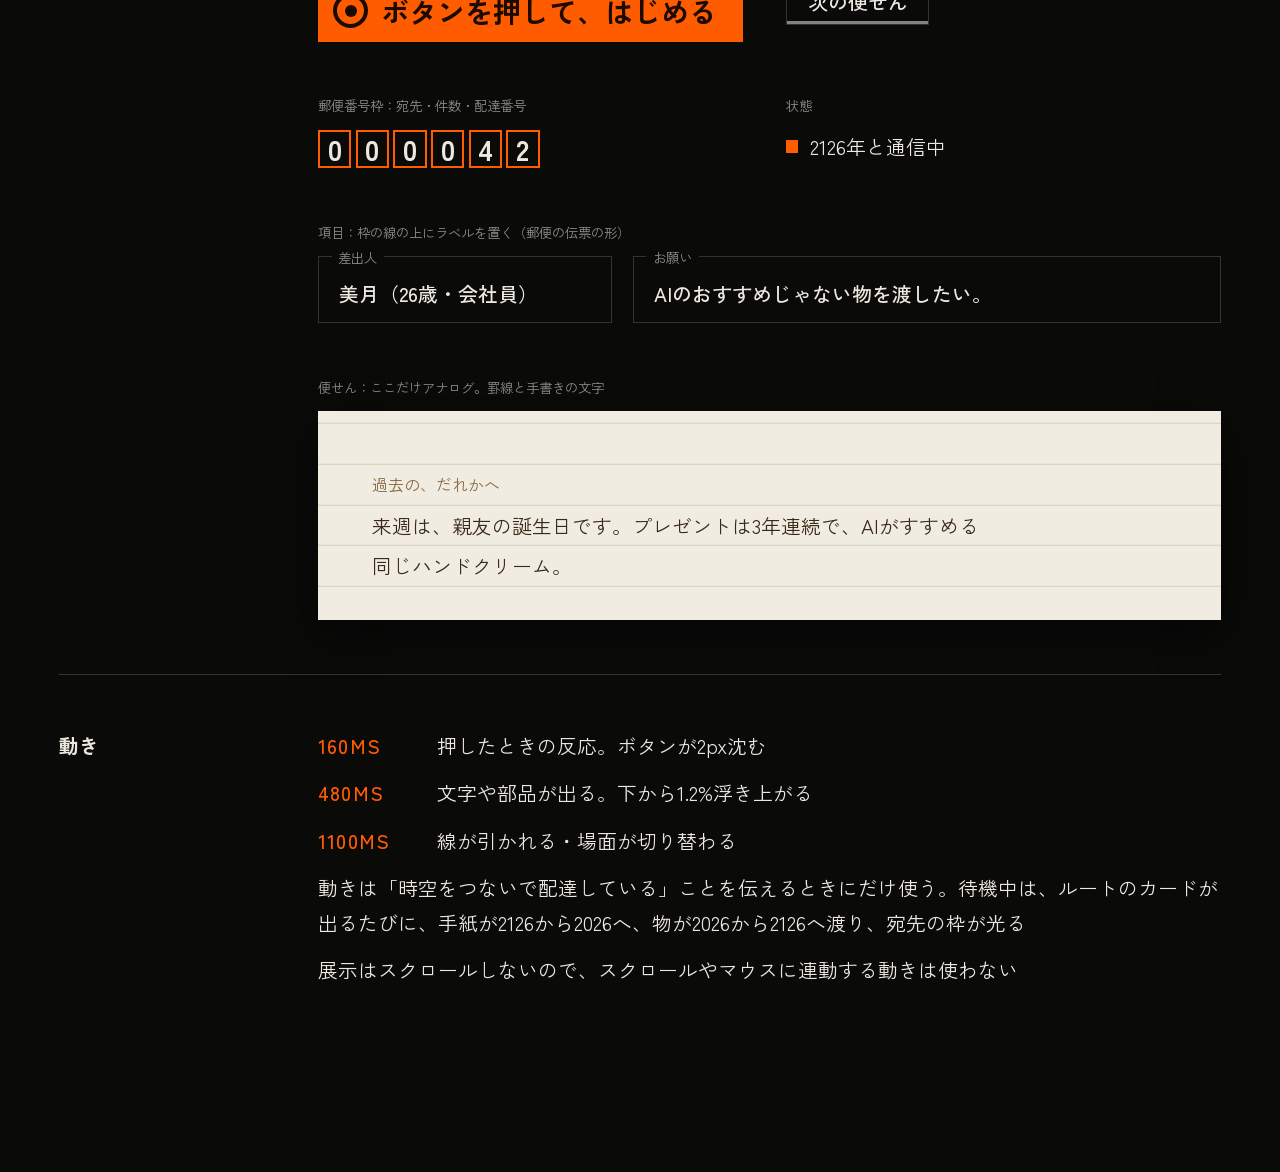
==== commit 7f0ebbed: "時空郵便局を新デザインで作り直し：19画面（1画面に1つのこと）、ファイルを分割 - 画面を19に分け、ボタンを押すのは「はじめる」と「撮影」だけに。ほかは声が終わると自動で進む（声のあいだはボタンを" ====
--- a/design/index.html
+++ b/design/index.html
@@ -124,7 +124,7 @@
       <li>線は2種類だけ。区切りは1pxの罫線、郵便番号枠だけ2pxのオレンジ</li>
       <li>角はすべて四角。丸いのは、物理ボタンを表す丸いキーだけ</li>
       <li>ラベル（差出し・宛先など）は、補足の文字色の小さい日本語。英語の飾りラベルは付けない</li>
-      <li>英数字は、大きくても小さくてもNidus Sans。数字が並ぶところは、1文字ずつ同じ幅にそろえる</li>
+      <li>英字は、大きくても小さくてもNidus Sans（日本語の文の中でも）。数字だけで見せるところ（年号・時刻・件数・配達番号）もNidus Sansで、1文字ずつ同じ幅にそろえる。文の中の数字は、Nidus Sansの「1」が「l」に見えるので日本語の書体のまま</li>
       <li>オレンジは、押せる物・受信中・宛先（郵便番号枠）だけ</li>
       <li>文章は左ぞろえ。中央ぞろえは便せんの中だけ</li>
     </ul>
--- a/src/styles/tokens.css
+++ b/src/styles/tokens.css
@@ -24,7 +24,7 @@
      日本語すべて：Zen Kaku Gothic New
      手紙：差出人ごとに1つ（data-hand で切り替える） */
   --f-display:"Nidus Sans","Zen Kaku Gothic New",sans-serif;
-  --f-ja:"Zen Kaku Gothic New","Hiragino Sans","Noto Sans JP",sans-serif;
+  --f-ja:"Nidus Latin","Zen Kaku Gothic New","Hiragino Sans","Noto Sans JP",sans-serif;
   --f-hand-thin:"Letter Darts","Zen Kaku Gothic New",sans-serif;   /* 透：細い手書き（ダーツフォント） */
   --f-hand-soft:"Letter Hui","Zen Kaku Gothic New",sans-serif;     /* 美月：やわらかい手書き（ふい字） */
   --f-hand-bold:"Letter Hitori","Zen Kaku Gothic New",sans-serif;  /* ひなた：太い手書き（ひとりゴシック） */
--- a/src/styles/base.css
+++ b/src/styles/base.css
@@ -3,6 +3,9 @@
    ========================================================= */
 /* Nidus Sans（1ウェイトなので、どの太さで指定しても太字の合成をさせない） */
 @font-face{font-family:"Nidus Sans";src:url("../../assets/fonts/nidus-sans.woff2") format("woff2"),url("../../assets/fonts/nidus-sans.woff") format("woff");font-weight:100 900;font-display:swap}
+/* 日本語の文の中の英字も Nidus Sans にする（英字だけを受け持つ書体として登録）。
+   文の中の数字は、Nidus Sans の「1」が「l」に見えて読みにくいので、日本語の書体のまま。数字だけで見せるときは .t-num／.t-data／郵便番号枠で Nidus Sans にする */
+@font-face{font-family:"Nidus Latin";src:url("../../assets/fonts/nidus-sans.woff2") format("woff2"),url("../../assets/fonts/nidus-sans.woff") format("woff");font-weight:100 900;font-display:swap;unicode-range:U+0041-005A,U+0061-007A}
 /* 手紙の書体（手紙に出てくる文字だけに絞ったファイル） */
 @font-face{font-family:"Letter Darts";src:url("../../assets/fonts/letter-darts.woff") format("woff");font-weight:100 900;font-display:swap}
 @font-face{font-family:"Letter Hui";src:url("../../assets/fonts/letter-hui.woff") format("woff");font-weight:100 900;font-display:swap}
@@ -10,7 +13,7 @@
 *,*::before,*::after{box-sizing:border-box}
 html,body{margin:0;height:100%}
 body{background:var(--c-ink);color:var(--c-text);font-family:var(--f-ja);font-size:var(--fs-body);line-height:1.7;
-  font-feature-settings:"palt";-webkit-font-smoothing:antialiased;text-rendering:optimizeLegibility}
+  font-feature-settings:"palt";word-break:auto-phrase;-webkit-font-smoothing:antialiased;text-rendering:optimizeLegibility}
 button{font:inherit;color:inherit}
 :focus-visible{outline:2px solid var(--c-signal);outline-offset:4px}
 
--- a/src/styles/opening.css
+++ b/src/styles/opening.css
@@ -33,9 +33,10 @@
 @keyframes packet-go{0%{left:0;opacity:0}10%{opacity:1}90%{opacity:1}100%{left:calc(100% - var(--u)*1.6);opacity:0}}
 @keyframes packet-back{0%{left:calc(100% - var(--u)*1.6);opacity:0}10%{opacity:1}90%{opacity:1}100%{left:0;opacity:0}}
 .route-note{margin-top:var(--s-5)}
-.boxes--year>b{opacity:0;transform:scale(.8);transition:opacity var(--t-fast),transform var(--t-base) var(--ease-out)}
+.op-frame .boxes--year>b{opacity:0;transform:scale(.8);transition:opacity var(--t-fast),transform var(--t-base) var(--ease-out)}
 .op-frame.is-on .boxes--year>b{opacity:1;transform:none;transition-delay:var(--d,0ms)}
 .boxes--year.is-arrived>b{animation:box-flash .9s var(--ease-out)}
+.op-frame.is-on .boxes--year.is-arrived>b{opacity:1}
 @keyframes box-flash{0%{background:var(--c-signal);color:var(--c-signal-ink)}100%{background:transparent}}
 
 /* 3. ひとこと */
